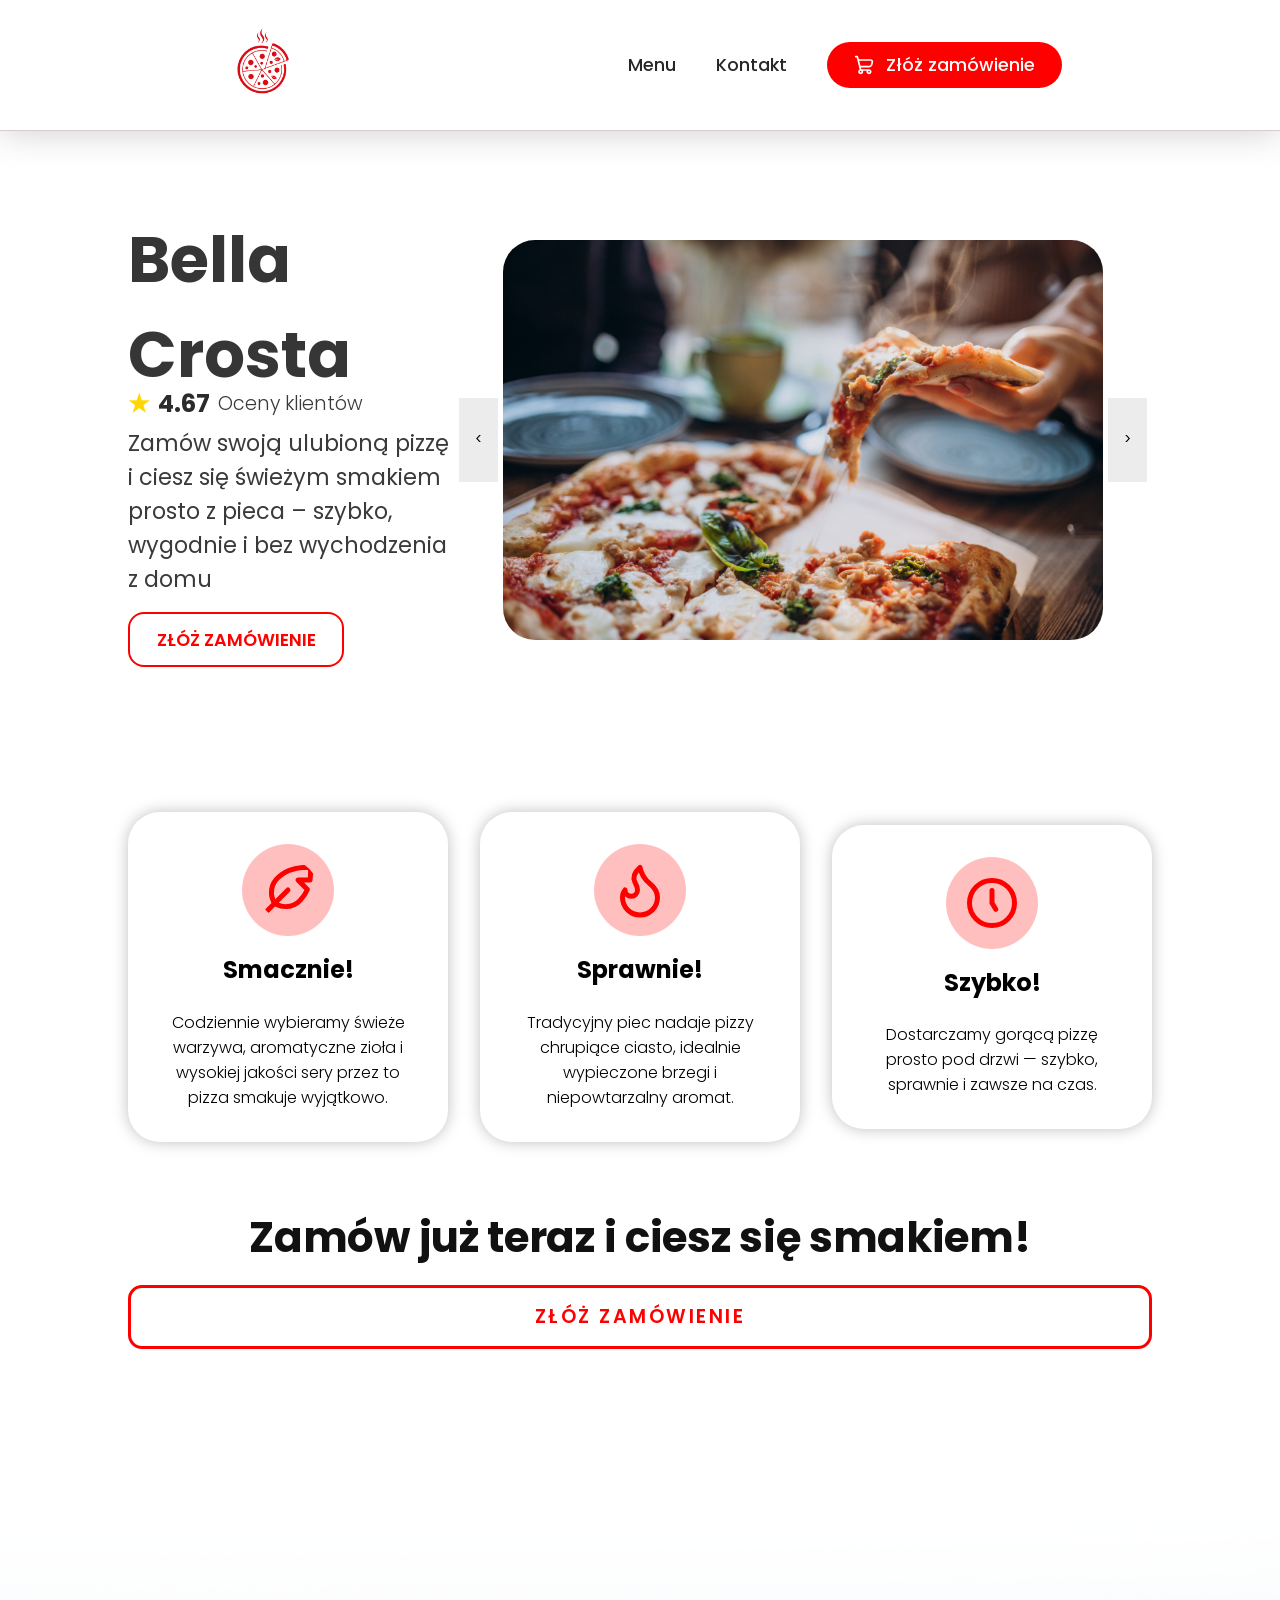
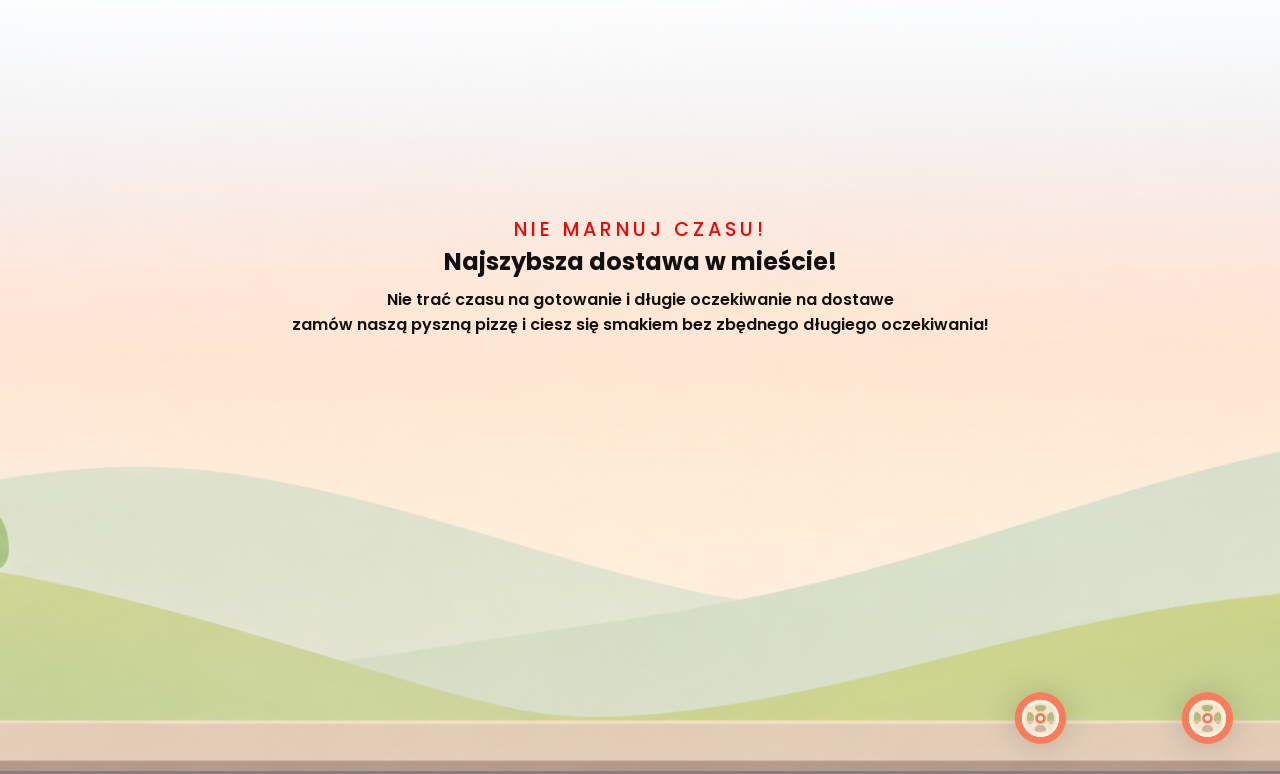
==== index.html @ 91830f55 "Initial commit" ====
<!DOCTYPE html>
<html lang="pl">
<head>
    <meta charset="UTF-8">
    <meta name="viewport" content="width=device-width, initial-scale=1.0">

    <!-- STYLES -->
    <link rel="stylesheet" href="styles/sites/index-phone.css">
    <link rel="stylesheet" href="styles/sites/index.css">

    <link rel="stylesheet" href="styles/layout/header.css">
    <link rel="stylesheet" href="styles/layout/nav.css">
    <link rel="stylesheet" href="styles/layout/footer.css">
    
    <link rel="stylesheet" href="styles/animations.css">
    <link rel="stylesheet" href="styles/all.css">

    <!-- LIBRARY -->
    <link rel="stylesheet" href="https://unpkg.com/aos@next/dist/aos.css" />

    <!-- FONTS -->
    <link rel="preconnect" href="https://fonts.googleapis.com">
    <link rel="preconnect" href="https://fonts.gstatic.com" crossorigin>
    <link href="https://fonts.googleapis.com/css2?family=Poppins:ital,wght@0,100;0,200;0,300;0,400;0,500;0,600;0,700;0,800;0,900;1,100;1,200;1,300;1,400;1,500;1,600;1,700;1,800;1,900&display=swap" rel="stylesheet">
        
    <title>Pizzeria</title>
</head>
<body>
    <header>

    </header>
    <nav>
        <img src="assets/logo/main.png" width="90px" alt="Logo pizzeri" />

        <ul>
            <li><a href="#">Menu</a></li>
            <li><a href="#">Kontakt</a></li>
            <li class="nav-button"><img src="assets/icons/shoppingCart.svg" width="20px" /><a>Złóż zamówienie</a></li>
        </ul>
    </nav>

    <main>
        <section id="order"> 
            <div id="order-content" data-aos="zoom-in-up">
                <h1>Bella Crosta </h1>
                <h2>
                    <span style="color: gold">★</span>
                    <span style="color: #2b2b2b">4.67</span>
                    <span style="color: #3a3a3a; font-size: 80%; font-weight: 300;">Oceny klientów</span>
                </h2>

                <p>Zamów swoją ulubioną pizzę i ciesz się świeżym smakiem prosto z pieca – szybko, wygodnie i bez wychodzenia z domu</p>

                <a href="#" id="order-button">ZŁÓŻ ZAMÓWIENIE</a>
            </div>

            
            <div id="order-image-container" data-aos="zoom-in-up">

                <button onclick="changeImage(false)">&lt;</button>

                <img src="assets/gallery/1.jpg" id="orderImage" width="600px" alt="Zdjęcie pizzeri">

                <button onclick="changeImage(true)">&gt;</button>

            </div>
        </section>

        <section id="positives">
            <div id="positives-card-container">
                <div class="positives-card">
                    <img class="positives-icon" width="60px" src="assets/icons/leaf.svg"/>
                    <h2>Smacznie!</h2>
                    <p class="positives-desc">Codziennie wybieramy świeże warzywa, aromatyczne zioła i wysokiej jakości sery przez to pizza smakuje wyjątkowo.  </p>
                </div>
                <div class="positives-card">
                    <img class="positives-icon" width="60px" src="assets/icons/flame.svg"/>
                    <h2>Sprawnie!</h2>
                    <p class="positives-desc">Tradycyjny piec nadaje pizzy chrupiące ciasto, idealnie wypieczone brzegi i niepowtarzalny aromat.</p>
                </div>
                <div class="positives-card">
                    <img class="positives-icon" width="60px" src="assets/icons/clock.svg"/>
                    <h2>Szybko!</h2>
                    <p class="positives-desc">Dostarczamy gorącą pizzę prosto pod drzwi — szybko, sprawnie i zawsze na czas.</p>
                </div>
            </div>
        </section>

        <section id="order-hint">
            <h1 id="order-hint-title">Zamów już teraz i ciesz się smakiem!</h1>

            <button id="order-hint-button">Złóż zamówienie</button>
        </section>

        <section id="the-fastest-delivery">
            <h3 class="subtitle">NIE MARNUJ CZASU!</h3>
            <h1>Najszybsza dostawa w mieście!</h1>

            <p>Nie trać czasu na gotowanie i długie oczekiwanie na dostawe<br/>zamów naszą pyszną pizzę i ciesz się smakiem bez zbędnego długiego oczekiwania!</p>

            <div id="delivery-guy-container">
                <div id="delivery-guy">
                    <img src="assets/gallery/tire.png" id="first-tire" class="tire" alt="Koło">
                    <img src="assets/gallery/tire.png" id="second-tire" class="tire" alt="Koło">
                </div>
            </div>
        </section>
    </main>

    <!-- JS CODE -->
     
    <script src="https://unpkg.com/aos@next/dist/aos.js"></script>
    <script>
        AOS.init();
    </script>

    <script src="scripts/index.js"></script>
</body>
</html>
---- styles/sites/index-phone.css ----
@media (width <= 1050px) {
    #order-image-container {
        display: none;
    }
}
---- styles/sites/index.css ----
* {
    margin: 0;
    padding: 0; 
}

#order {
    width: 80%;
    margin: auto;
    height: fit-content;
    padding: 9vh 0;

    
    font-weight: 500;
    font-style: normal;

    display: flex;
    justify-content: space-around;
    align-items: center;
}

/* .red-bold-hr {
    position: relative;
    transform: translate(50%, -50%);
    width: 50%;
    height: 23px;
    background-color: rgb(255, 0, 0);
    border-radius: 0.3rem;  

    box-shadow: 0 0 34px rgb(255, 0, 0);
} */

#order-content {
    display: flex;
    justify-content: center;
    align-items: flex-start;

    flex-direction: column;
}

#order-content > h1 {
    color: #363636;
    font-size: 4rem;
}

#order-content > h2 {
    display: flex;
    align-items: center;
    gap: 0.5rem;

    margin-top: -1rem
}

#order-content > p {
    color: #3a3a3a;
    font-size: 1.4rem;
    font-weight: 400;
    max-width: 700px;
    margin-top: 0.3rem;
}

#order-button {
    all: unset;
    cursor: pointer;
    padding: 0.8rem 1.67rem;
    text-transform: uppercase;
    font-size: 1.1rem;
    color: red;
    font-weight: 600;
    margin-top: 1rem;
    border-radius: 1rem;
    border: 2px solid red;
    transition: all 0.1s;
}

#order-button:hover {
    color: white;
    background: red;
}

#order-image-container {
    display: flex;
    justify-content: center;
    align-items: center;
}

#order-image-container > button {
    
    background: rgba(196, 196, 196, 0.329);
    inset: 0;
    border: 0;
    padding: 2rem 1rem;
    margin: 5px;
    cursor: pointer;
    cursor: pointer;
}

#order-image-container > img {
    border-radius: 2rem;
}

#positives {
    width: 100%;
    display: flex;
    align-items: center;
    justify-content: center;
    flex-wrap: wrap;
    flex-direction: column;
    gap: 2rem;
    padding: 4rem 0;
}

.positives-card {
    box-shadow: 0 0 15px #00000040;
    border-radius: 2rem;
    max-width: 25%;
    padding: 2rem;
    background-color: white;

    display: flex;
    align-items: center;
    flex-direction: column;
    gap: 1rem;
    color: rgb(0, 0, 0);

    
    font-weight: 400;
    font-style: normal;
    transition: all 0.3s ease;
}
.positives-card:hover {
    transform: scale(1.1);
}

#positives-card-container {
    display: flex;
    flex-wrap: wrap;
    align-items: center;
    justify-content: space-around;
    gap: 2rem;
    width: 80%;
}

#positives-button {
    width: 97%;
    padding: 1.6rem 0;
    border-radius: 1rem;
    border: 0;
    outline: 0;
    background: #f00;
    color: white;
    font-weight: bold;
    font-size: 1.4rem;

    transition: all 0.2s ease;
}

#positives-button:hover {
    background-color: #ff0000c0;
    box-shadow: 0 0 40px #ff000050;
}

.positives-icon {
    padding: 1rem;
    border-radius: 50%;
    color: red;
    background: #ff000040;
}

.positives-desc {
    
    font-weight: 300;
    font-style: normal;

    text-align: center;
    margin-top: 0.4rem;
}

#order-hint {
    width: 100%;
    display: flex;
    flex-direction: column;
    justify-content: center;
    align-items: center;
}

#order-hint-title {
    text-align: center;
    font-size: 42px;
    font-weight: 700;
    color: #111111;
    margin-bottom: 1rem;
    letter-spacing: -0.3px;
}

#order-hint-button {
    
    width: 80%;
    height: 64px;
    border-radius: 14px;
    border: 3px solid #f00;

    color: #f00;
    text-decoration: none;
    font-weight: 600;
    font-size: 1.2rem;
    letter-spacing: 2.5px;
    text-transform: uppercase;

    display: flex;
    align-items: center;
    justify-content: center;
    background-color: transparent;
    transition: all 0.25s ease;

    cursor: pointer;
    background-color: #ff000000;
}

#order-hint-button:hover {
    color: white;
    background-color: red;
}

.subtitle {
    color: #f00;
    font-size: 1.2rem;
    font-weight: 500;
    letter-spacing: 4px;
    margin-bottom: -0.5rem;
}

#the-fastest-delivery {
    position: relative;

    display: flex;
    justify-content: center;
    align-items: center;
    flex-direction: column;
    gap: 0.5rem;

    font-weight: 600;
    color: #111;

    width: 100%;
    height: 110vh;
    margin-top: 2rem;
    background: url("../../assets/gallery/delivery-bg.png") no-repeat center;
    background-size: cover;
    border-bottom: 3px solid gray;

    text-align: center;
}

#delivery-guy-container {
    position: absolute;
    left: 0;
    bottom: 0;

    width: 100%;
    height: 320px;

    display: flex;
    align-items: flex-end;

    overflow: hidden;
}

#delivery-guy {
    position: absolute;
    right: 0;
    width: 280px;
    height: 280px;
    bottom: 1.4rem;
    background: url('../assets/gallery/delivery-guy.png');
    background-position: center center;
    background-size: cover;
    animation: 5s linear infinite delivery-guy-driving;
}

.tire {
    width: 83px;
    position: absolute;
    bottom: -12px;
    filter: drop-shadow(0 0 15px #00000030);

    animation: 1s linear infinite rotating-tire;
}

#first-tire {
    left: -1.2px;
}

#second-tire {
    right: 31.5px;
}
---- styles/layout/nav.css ----
nav {
    position: sticky;
    top: 0;

    font-family: "Poppins", sans-serif;
    font-weight: 500;
    font-style: normal;

    display: flex;
    justify-content: space-between;
    align-items: center;

    font-size: 1.1rem;

    padding: 20px 17%;
    margin: 0 auto;
    color: rgb(39, 39, 39);
    border-bottom: 1px solid rgba(128, 84, 84, 0.301);
    backdrop-filter: blur(15px);
    background-color: rgba(255, 255, 255, 0.856);

    box-shadow: 0 0 35px rgba(0, 0, 0, 0.205);

    z-index: 999;
}

nav a {
    all: unset;
}

nav > ul {
    display: flex;
    flex-direction: row;
    justify-content: center;
    align-items: center;

    gap: 2.5rem;
    list-style-type: none;
}

.nav-button {
    padding: 10px 27px;
    background: red;
    border-radius: 5rem;

    color: white;

    display: flex;
    justify-content: center;
    align-items: center;
    text-align: center;
}


.nav-button > img {
    transition: 150ms all;
    margin-right: 12px;
}

.nav-button:hover > img {
    margin-right: 7px;
}

nav > ul > li {
    cursor: pointer;
    transition: all 0.1s ease;
}

nav li:hover {
    color: red;
}

nav li:last-child:hover {
    color: white;
    background: rgb(214, 0, 0);
}
---- styles/animations.css ----
@keyframes rotating-tire {
    from {
        transform: rotate(0);
    } to {
        transform: rotate(-360deg);
    }
}

@keyframes delivery-guy-driving {
    from {
        right: -15vw;
    } to {
        right: 115vw;
    }
}
---- styles/all.css ----
* {
    padding: 0;
    margin: 0;
    scroll-behavior: smooth;
    font-family: "Poppins", sans-serif;
}

*::selection {
    background-color: red;
}
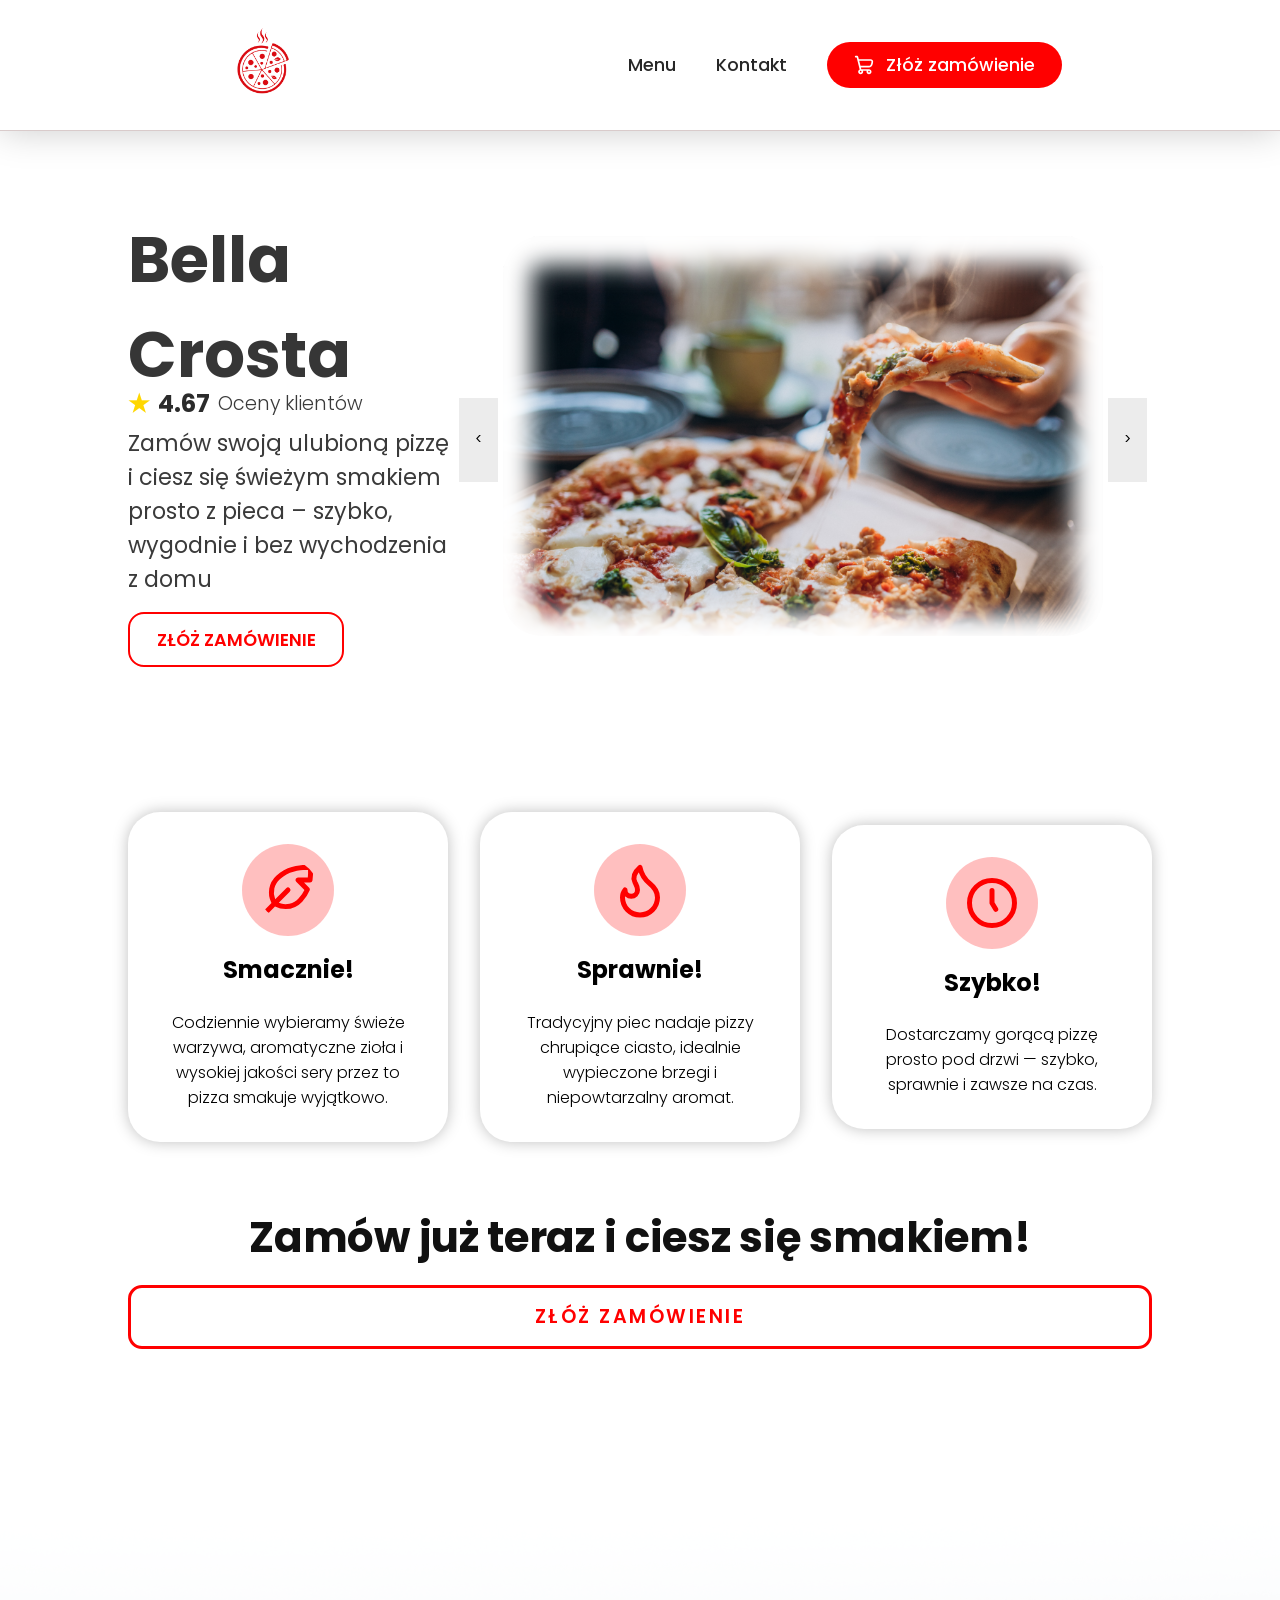
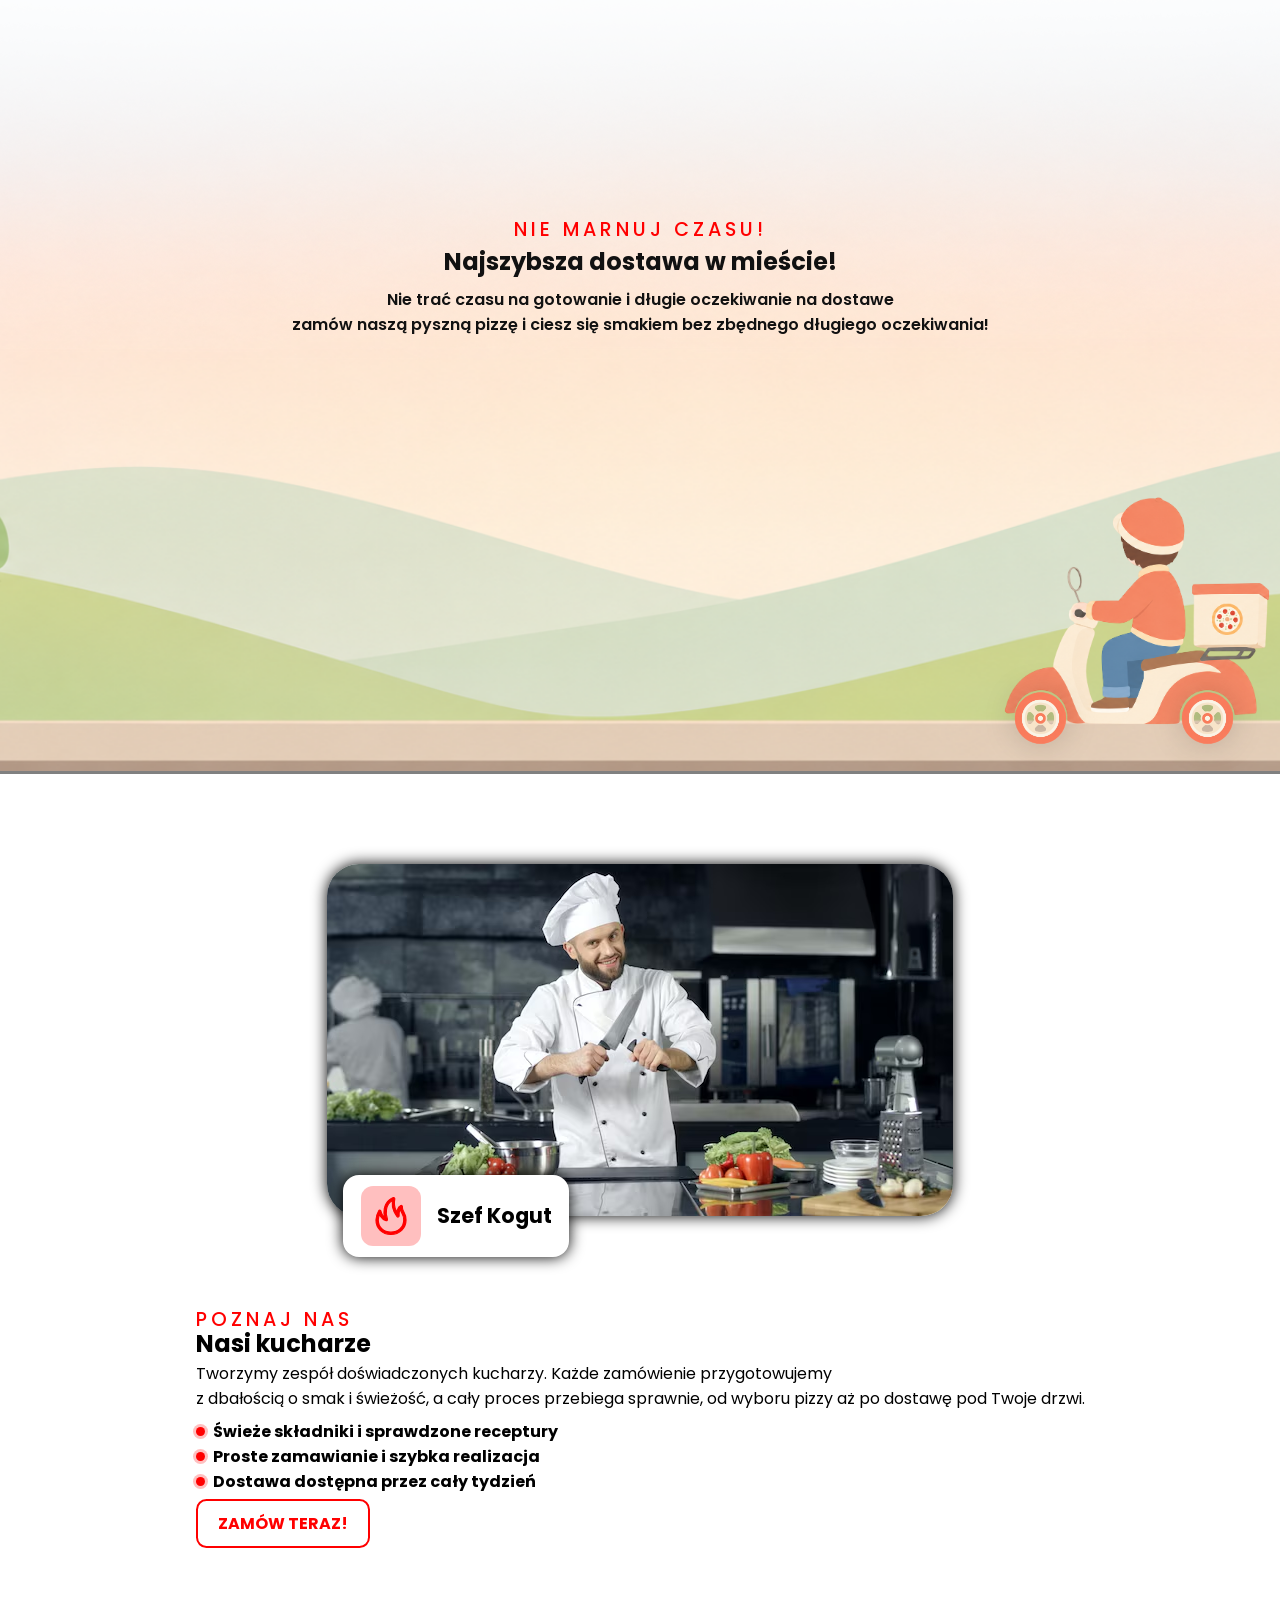
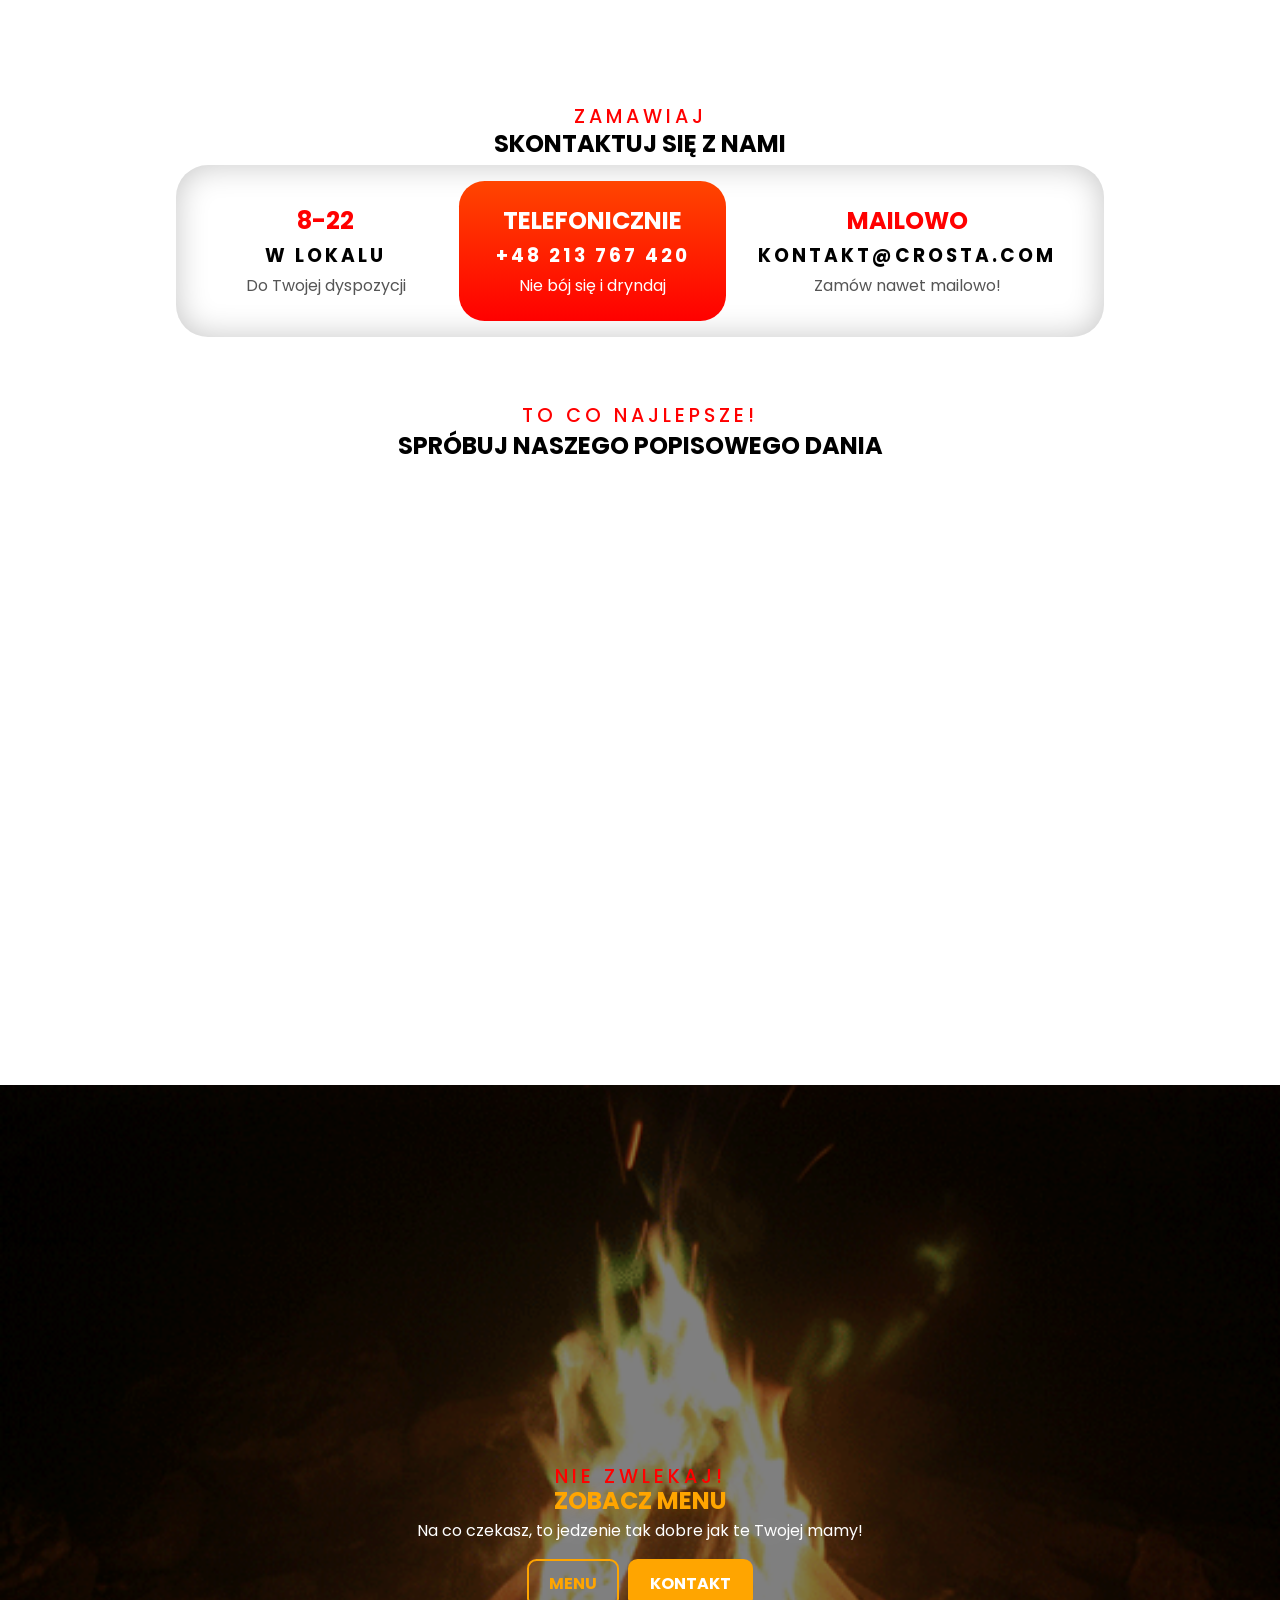
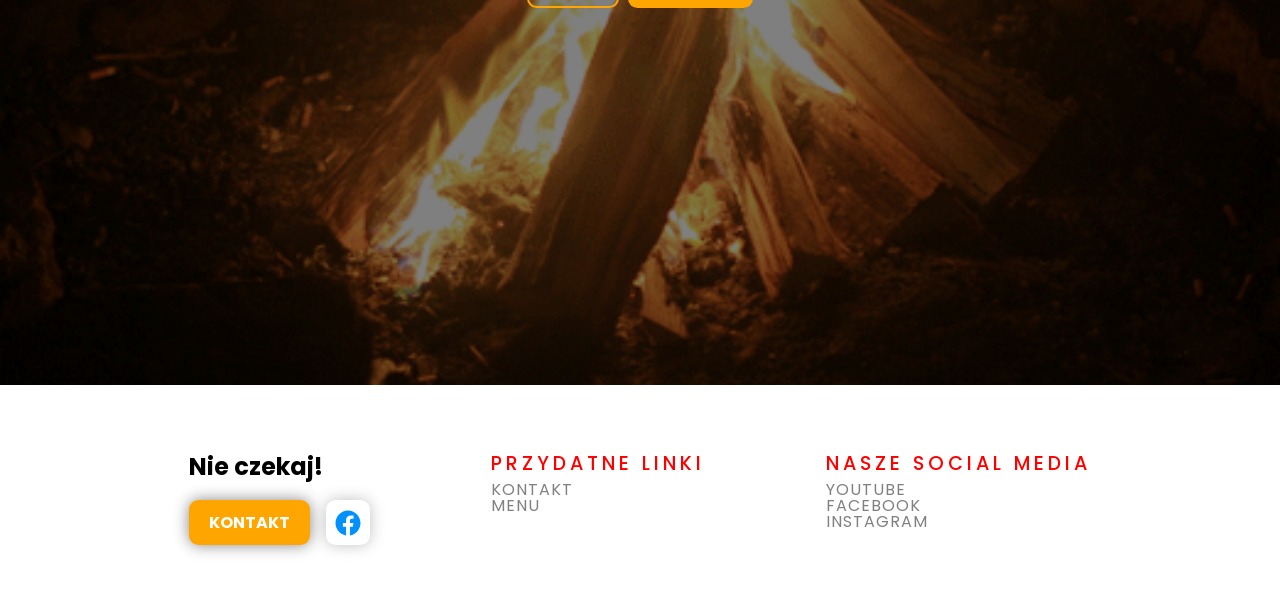
==== commit 58caffe1: "Fully working index.html with all sections" ====
--- a/index.html
+++ b/index.html
@@ -5,13 +5,14 @@
     <meta name="viewport" content="width=device-width, initial-scale=1.0">
 
     <!-- STYLES -->
+    <link rel="stylesheet" href="styles/sites/index.css">
     <link rel="stylesheet" href="styles/sites/index-phone.css">
-    <link rel="stylesheet" href="styles/sites/index.css">
-
+
+    <link rel="stylesheet" href="styles/layout/scrollbar.css">
     <link rel="stylesheet" href="styles/layout/header.css">
     <link rel="stylesheet" href="styles/layout/nav.css">
     <link rel="stylesheet" href="styles/layout/footer.css">
-    
+
     <link rel="stylesheet" href="styles/animations.css">
     <link rel="stylesheet" href="styles/all.css">
 
@@ -34,9 +35,11 @@
 
         <ul>
             <li><a href="#">Menu</a></li>
-            <li><a href="#">Kontakt</a></li>
+            <li><a href="#contact">Kontakt</a></li>
             <li class="nav-button"><img src="assets/icons/shoppingCart.svg" width="20px" /><a>Złóż zamówienie</a></li>
         </ul>
+
+        <img src="assets/icons/menu.svg" id="phone-menu-button" alt="Menu" width="40px">
     </nav>
 
     <main>
@@ -58,8 +61,11 @@
             <div id="order-image-container" data-aos="zoom-in-up">
 
                 <button onclick="changeImage(false)">&lt;</button>
-
-                <img src="assets/gallery/1.jpg" id="orderImage" width="600px" alt="Zdjęcie pizzeri">
+                <div id="order-image-gallery-container">
+                    <div id="order-image-gallery-opacity"></div>
+                    <img src="assets/gallery/1.jpg" id="orderImage" width="600px" alt="Zdjęcie pizzeri">
+                </div>
+                
 
                 <button onclick="changeImage(true)">&gt;</button>
 
@@ -105,11 +111,125 @@
                 </div>
             </div>
         </section>
+
+        <section id="our-team">
+            <div id="our-team-image-container">
+                <img id="our-team-image" src="assets/gallery/szef-kuchni.png" alt="Nasz kucharz">
+
+                <div id="our-team-image-desc">
+                    <img src="assets/icons/fire.svg" id="our-team-image-icon" width="40px" alt="Kucharz!">
+                    Szef Kogut
+                </div>
+            </div>
+            <div id="our-team-desc">
+                <h3 class="subtitle">Poznaj nas</h3>
+                <h1>Nasi kucharze</h1>
+
+                <p>Tworzymy zespół doświadczonych kucharzy. Każde zamówienie przygotowujemy<br/>z dbałością o smak i świeżość, a cały proces przebiega sprawnie, od wyboru pizzy aż po dostawę pod Twoje drzwi.</p>
+                <ul id="our-team-ul">
+                    <li>
+                        <div class="our-team-ul-dot"></div>
+                        Świeże składniki i sprawdzone receptury
+                    </li>
+                    <li>
+                        <div class="our-team-ul-dot"></div>
+                        Proste zamawianie i szybka realizacja
+                    </li>
+                    <li>
+                        <div class="our-team-ul-dot"></div>
+                        Dostawa dostępna przez cały tydzień
+                    </li>
+                </ul>
+
+                <button id="our-team-button">Zamów teraz!</button>
+            </div>
+        </section>
+
+        <section id="contact">
+            <h3 class="subtitle">Zamawiaj</h3>
+            <h1>SKONTAKTUJ SIĘ Z NAMI</h1>
+
+            <div id="contact-data-container">
+                <div class="contact-data-card">
+                    <h1>8-22</h1>
+                    <h3>W lokalu</h3>
+
+                    <p>Do Twojej dyspozycji</p>
+                </div>
+                <div class="contact-data-card-middle">
+                    <h1>TELEFONICZNIE</h1>
+                    <h3>+48 213 767 420</h3>
+
+                    <p>Nie bój się i dryndaj</p>
+                </div>
+                <div class="contact-data-card">
+                    <h1>Mailowo</h1>
+                    <h3>kontakt@crosta.com</h3>
+
+                    <p>Zamów nawet mailowo!</p>
+                </div>
+            </div>
+        </section>
+
+        <section id="signature-dish">
+            <h3 class="subtitle">TO CO NAJLEPSZE!</h3>
+            <h1>SPRÓBUJ NASZEGO POPISOWEGO DANIA</h1>
+
+            <iframe id="signature-dish-video" height="600px" width="70%" src="https://www.youtube.com/embed/1RKZeyDktl0?si=SmxcEpWMq3TDDmb-" title="YouTube video player" frameborder="0" allow="accelerometer; autoplay; clipboard-write; encrypted-media; gyroscope; picture-in-picture; web-share" referrerpolicy="strict-origin-when-cross-origin" allowfullscreen></iframe>
+        </section>
+
+        <section id="menu">
+
+            <div id="menu-opacity"></div>
+
+            <div id="menu-content-container">
+                <h3 class="subtitle">NIE ZWLEKAJ!</h3>
+                <h1>ZOBACZ MENU</h1>
+
+                <p>Na co czekasz, to jedzenie tak dobre jak te Twojej mamy!</p>
+                <div id="menu-content-button-container">
+                    <a href="#contact" id="menu-button">MENU</a>
+                    <a href="#contact" id="contact-button">KONTAKT</a>
+                </div>
+            </div>
+        </section>
     </main>
+
+    <footer>
+        <div class="footer-section">
+            <h2>Nie czekaj!</h2>
+
+            <div id="footer-section-button-container">
+                <a href="#contact" id="footer-section-button-contact">KONTAKT</a>
+                <a href="https://facebook.com/jakistam" id="footer-section-button-facebook">
+                    <img src="assets/icons/facebook.svg" alt="facebook" width="30px" height="30px">
+                </a>
+            </div>
+        </div>
+        
+        <div class="footer-section">
+            <h3 class="subtitle">PRZYDATNE LINKI</h3>
+            <div class="footer-links">
+                <a href="#contact">KONTAKT</a>
+                <a href="/menu">MENU</a>
+            </div>
+        </div>
+
+        <div class="footer-section">
+            <h3 class="subtitle">NASZE SOCIAL MEDIA</h3>
+            <div class="footer-links">
+                <a href="YOUTUBE">YOUTUBE</a>
+                <a href="FACEBOOK">FACEBOOK</a>
+                <a href="INSTAGRAM">INSTAGRAM</a>
+            </div>
+        </div>
+
+    </footer>
 
     <!-- JS CODE -->
      
     <script src="https://unpkg.com/aos@next/dist/aos.js"></script>
+    <script src="scripts/nav.js"></script>
     <script>
         AOS.init();
     </script>
--- a/styles/sites/index.css
+++ b/styles/sites/index.css
@@ -98,6 +98,10 @@
     border-radius: 2rem;
 }
 
+#order-image-gallery-container {
+    overflow: hidden;
+}
+
 #positives {
     width: 100%;
     display: flex;
@@ -107,6 +111,20 @@
     flex-direction: column;
     gap: 2rem;
     padding: 4rem 0;
+}
+
+#order-image-gallery-opacity {
+    background: transparent;
+    border-radius: 2rem;
+    box-shadow: inset 0 0 25px 30px white;
+    width: 600px;
+    height: 100%;
+    position: absolute;
+}
+
+#orderImage {
+    border-radius: 2.4rem;
+    height: 100%;
 }
 
 .positives-card {
@@ -227,6 +245,7 @@
     font-weight: 500;
     letter-spacing: 4px;
     margin-bottom: -0.5rem;
+    text-transform: uppercase;
 }
 
 #the-fastest-delivery {
@@ -244,7 +263,7 @@
     width: 100%;
     height: 110vh;
     margin-top: 2rem;
-    background: url("../../assets/gallery/delivery-bg.png") no-repeat center;
+    background: url("../../assets/gallery/delivery-bg.png") no-repeat bottom;
     background-size: cover;
     border-bottom: 3px solid gray;
 
@@ -271,7 +290,7 @@
     width: 280px;
     height: 280px;
     bottom: 1.4rem;
-    background: url('../assets/gallery/delivery-guy.png');
+    background: url('../../assets/gallery/delivery-guy.png');
     background-position: center center;
     background-size: cover;
     animation: 5s linear infinite delivery-guy-driving;
@@ -292,4 +311,245 @@
 
 #second-tire {
     right: 31.5px;
-}+}
+
+#our-team {
+    display: flex;
+    flex-wrap: wrap;
+    justify-content: space-around;
+    align-items: center;
+    padding: 10vh 0;
+}
+
+#our-team-image {
+    max-width: 95vw;
+    border-radius: 2rem;
+    box-shadow: 0 0 15px black;
+}
+
+#our-team-image-desc {
+    position: relative;
+    bottom: 3rem;
+    left: 1rem;
+    display: flex;
+    align-items: center;
+    gap: 1rem;
+    background-color: white;
+    box-shadow: 0 0 15px black;
+    max-width: fit-content;
+    font-weight: bold;
+    padding: 0.7rem 1.1rem;
+    border-radius: 1rem;
+    font-size: 1.3rem;
+}
+
+#our-team-image-icon {
+    padding: 10px;
+    background-color: #ff000040;
+    border-radius: 20%;
+}
+
+#our-team-ul {
+    list-style-type: none;
+    margin-top: 0.5rem;
+}
+
+#our-team-ul > li {
+    gap: 0.5rem;
+    font-weight: bold;
+    display: flex;
+    align-items: center;
+}
+
+.our-team-ul-dot {
+    height: 9px;
+    width: 9px;
+    border-radius: 50%;
+    background-color: red;
+    box-shadow: 0 0 0 3px rgb(255, 192, 192);
+}
+
+#our-team-button {
+    margin-top: 5px;
+    padding: 10px 20px;
+    font-weight: bold;
+    text-transform: uppercase;
+    outline: none;
+    border: 2px solid red;
+    background-color: #ff000000;
+    color: red;
+    border-radius: 0.65rem;
+    transition: all 0.2s ease;
+    cursor: pointer;
+    font-size: 1rem;
+}
+
+#our-team-button:hover {
+    color: white;
+    background-color: red;
+}
+
+#signature-dish {
+    text-align: center;
+    display: flex;
+    justify-content: center;
+    align-items: center;
+    gap: 0.4rem;
+    flex-direction: column;
+    margin-bottom: 1rem;
+}
+
+#menu {
+    height: 100vh;
+    width: 100%;
+    background-color: #000000; /*FALLBACK GDYBY SIE NIE ZAŁADOWAŁO GŁÓWNE TŁO ( BO T O ZDJECIE)  BO CZASAMI SIE BUGUJE*/
+    background: url(../../../assets/gallery/fire-bg.gif);
+    background-size: cover;
+
+    display: flex;
+    justify-content: center;
+    align-items: center;
+    flex-direction: column;
+    text-align: center;
+}
+
+#menu-opacity {
+    opacity: 0.5;
+    z-index: 0;
+    position: absolute;
+    width: 100%;
+    height: 100%;
+    background-color: #000000;
+}
+
+#menu-content-container {
+    z-index: 2;
+}
+
+#menu-content-container > h1 {
+    color: orange;
+    text-shadow: 0 0 15px #ffa00040;
+}
+
+#menu-content-container > p {
+    color: white;
+    text-shadow: 0 0 24px #ffffff45;
+}
+
+#menu-content-button-container {
+    margin-top: 1rem;
+    display: flex;
+    gap: 0.6rem;
+    justify-content: center;
+    align-items: center;
+}
+
+#menu-button {
+    text-decoration: none;
+    color: orange;
+    padding: 10px 20px;
+    border: solid 2.5px orange;
+    font-weight: bold;
+    border-radius: 0.6rem;
+    background-color: rgb(255, 165, 0, 0);
+    transition: all 0.2s ease;
+}
+
+#menu-button:hover {
+    background-color: orange;
+    color: white;
+    box-shadow: 0 0 15px orange;
+}
+
+#contact-button {
+    text-decoration: none;
+    color: white;
+    background-color: orange;
+    padding: 12px 22px;
+    border-radius: 0.6rem;
+    font-weight: bold;
+    transition: 0.2s all ease;
+}
+
+#contact-button:hover {
+    background-color: rgb(226, 147, 0);
+    box-shadow: 0 0 15px rgb(226, 147, 0);
+}
+
+#contact {
+    display: flex;
+    justify-content: center;
+    align-items: center;
+    gap: 0.2rem;
+    flex-direction: column;
+
+    width: 100%;
+    padding: 4rem 0;
+    scroll-margin-top: 25vh;
+}
+
+#contact-data-container {
+    display: flex;
+    justify-content: space-between;
+    flex-wrap: wrap;
+    width: 70%;
+    overflow: hidden;
+    background: white;
+    padding: 1rem;
+    border-radius: 2rem;
+    box-shadow: inset 0 0 2rem rgba(0, 0, 0, 0.226);
+}
+
+.contact-data-card {
+    display: flex;
+    justify-content: center;
+    align-items: center;
+    gap: 0.2rem;
+    flex-direction: column;
+    flex: 1;
+    padding: 1.4rem 2rem;
+    border-radius: 1.6rem;
+    text-align: center;
+}
+
+.contact-data-card > h1 {
+    color: red;
+    text-transform: uppercase;
+}
+
+.contact-data-card > h3 {
+    letter-spacing: 3px;
+    text-transform: uppercase;
+}
+
+.contact-data-card > p {
+    color: rgb(85, 85, 85)
+}
+
+.contact-data-card-middle {
+    text-align: center;
+    display: flex;
+    justify-content: center;
+    align-items: center;
+    gap: 0.2rem;
+    flex-direction: column;
+    flex: 1;
+    padding: 1.4rem 2rem;
+    border-radius: 1.6rem;
+    background: linear-gradient(to top, red, orangered);
+}
+
+.contact-data-card-middle > h1 {
+    color: white;
+}
+
+.contact-data-card-middle > h3 {
+    color: white;
+    letter-spacing: 3px;
+    text-transform: uppercase;
+}
+
+.contact-data-card-middle > p {
+    color: white;
+}
+
--- a/styles/sites/index-phone.css
+++ b/styles/sites/index-phone.css
@@ -1,6 +1,13 @@
-
 @media (width <= 1050px) {
     #order-image-container {
         display: none;
     }
-}
+    
+    #our-team-desc {
+        display: flex;
+        justify-content: center;
+        align-items: center;
+        flex-direction: column;
+        text-align: center;
+    }
+}
--- a/styles/layout/scrollbar.css
+++ b/styles/layout/scrollbar.css
@@ -0,0 +1,14 @@
+/* width */
+::-webkit-scrollbar {
+  width: 5px;
+}
+
+/* Track */
+::-webkit-scrollbar-track {
+  background: #ffffff;
+}
+
+/* Handle */
+::-webkit-scrollbar-thumb {
+  background: red;
+}
--- a/styles/layout/nav.css
+++ b/styles/layout/nav.css
@@ -21,7 +21,7 @@
 
     box-shadow: 0 0 35px rgba(0, 0, 0, 0.205);
 
-    z-index: 999;
+    z-index: 100;
 }
 
 nav a {
@@ -30,7 +30,6 @@
 
 nav > ul {
     display: flex;
-    flex-direction: row;
     justify-content: center;
     align-items: center;
 
@@ -48,7 +47,11 @@
     display: flex;
     justify-content: center;
     align-items: center;
-    text-align: center;
+}
+
+.nav-button:hover {
+    color: white;
+    background: rgb(214, 0, 0);
 }
 
 
@@ -70,7 +73,41 @@
     color: red;
 }
 
-nav li:last-child:hover {
-    color: white;
-    background: rgb(214, 0, 0);
+#phone-menu-button {
+    cursor: pointer;
+    display: none;
+}
+
+@media (width <= 1050px) {
+    #phone-menu-button {
+        display: flex;
+    }
+
+    nav {
+        overflow: visible;
+    }
+    
+    nav > ul {
+        position: fixed;
+        top: 0;
+        left: 0;
+        transform: translateX(-100%);
+        transition: transform 0.3s ease;
+        width: 100%;
+        height: 100vh;
+        display: flex;
+        padding: 0;
+        flex-direction: column;
+        justify-content: center;
+        align-items: center;
+        backdrop-filter: blur(1rem);
+        margin: 0;
+        list-style-type: none;
+        background-color: rgba(255, 255, 255, 0.95);
+        z-index: -1;
+    }
+
+    nav > ul.active {
+        transform: translateX(0);
+    }
 }
--- a/styles/layout/footer.css
+++ b/styles/layout/footer.css
@@ -0,0 +1,90 @@
+footer {
+    background-color: white;
+
+    display: flex;
+    justify-content: space-around;
+    align-items: flex-start;
+    padding: 4rem 10%;
+}
+
+.footer-section {
+    text-align: left;
+    display: flex;
+    height: 100%;
+    flex-direction: column;
+    flex-wrap: wrap;
+}
+
+.footer-subtitle {
+    color: #f00;
+    font-size: 1.2rem;
+    font-weight: 500;
+    text-transform: uppercase;
+    letter-spacing: 2px;
+    margin-bottom: -0.5rem;
+}
+
+footer a {
+    text-transform: uppercase;
+    letter-spacing: 1px;
+    text-decoration: none;
+    color: gray;
+}
+
+#footer-section-button-container {
+    display: flex;
+    gap: 1rem;
+    margin-top: 1rem;
+}
+
+#footer-section-button-contact {
+    letter-spacing: normal;
+    background-color: orange;
+    box-shadow: 0 0 15px rgba(0, 0, 0, 0.473);
+    border-radius: 0.6rem;
+    font-weight: bold;
+    color: white;
+    padding: 10px 20px;
+    transition: 0.2s ease all;
+
+}
+
+#footer-section-button-contact:hover {
+    background-color: rgb(207, 135, 0);
+}
+
+#footer-section-button-facebook {
+    padding: 7px;
+    display: flex;
+    justify-content: center;
+    align-items: center;
+    background-color: white;
+    border-radius: 0.6rem;
+    box-shadow: 0 0 15px #00000040;
+}
+
+.footer-links {
+    margin-top: 0.7rem;
+    display: flex;
+    flex-direction: column;
+    line-height: 1rem;
+}
+
+@media (width <= 1050px) {
+    footer {
+        display: flex;
+        justify-content: center;
+        flex-direction: column;
+        align-items: center;
+        text-align: center;
+        gap: 2rem;
+    }
+
+    .footer-section {
+        display: flex;
+        justify-content: center;
+        flex-direction: column;
+        align-items: center;
+        text-align: center;
+    }
+}
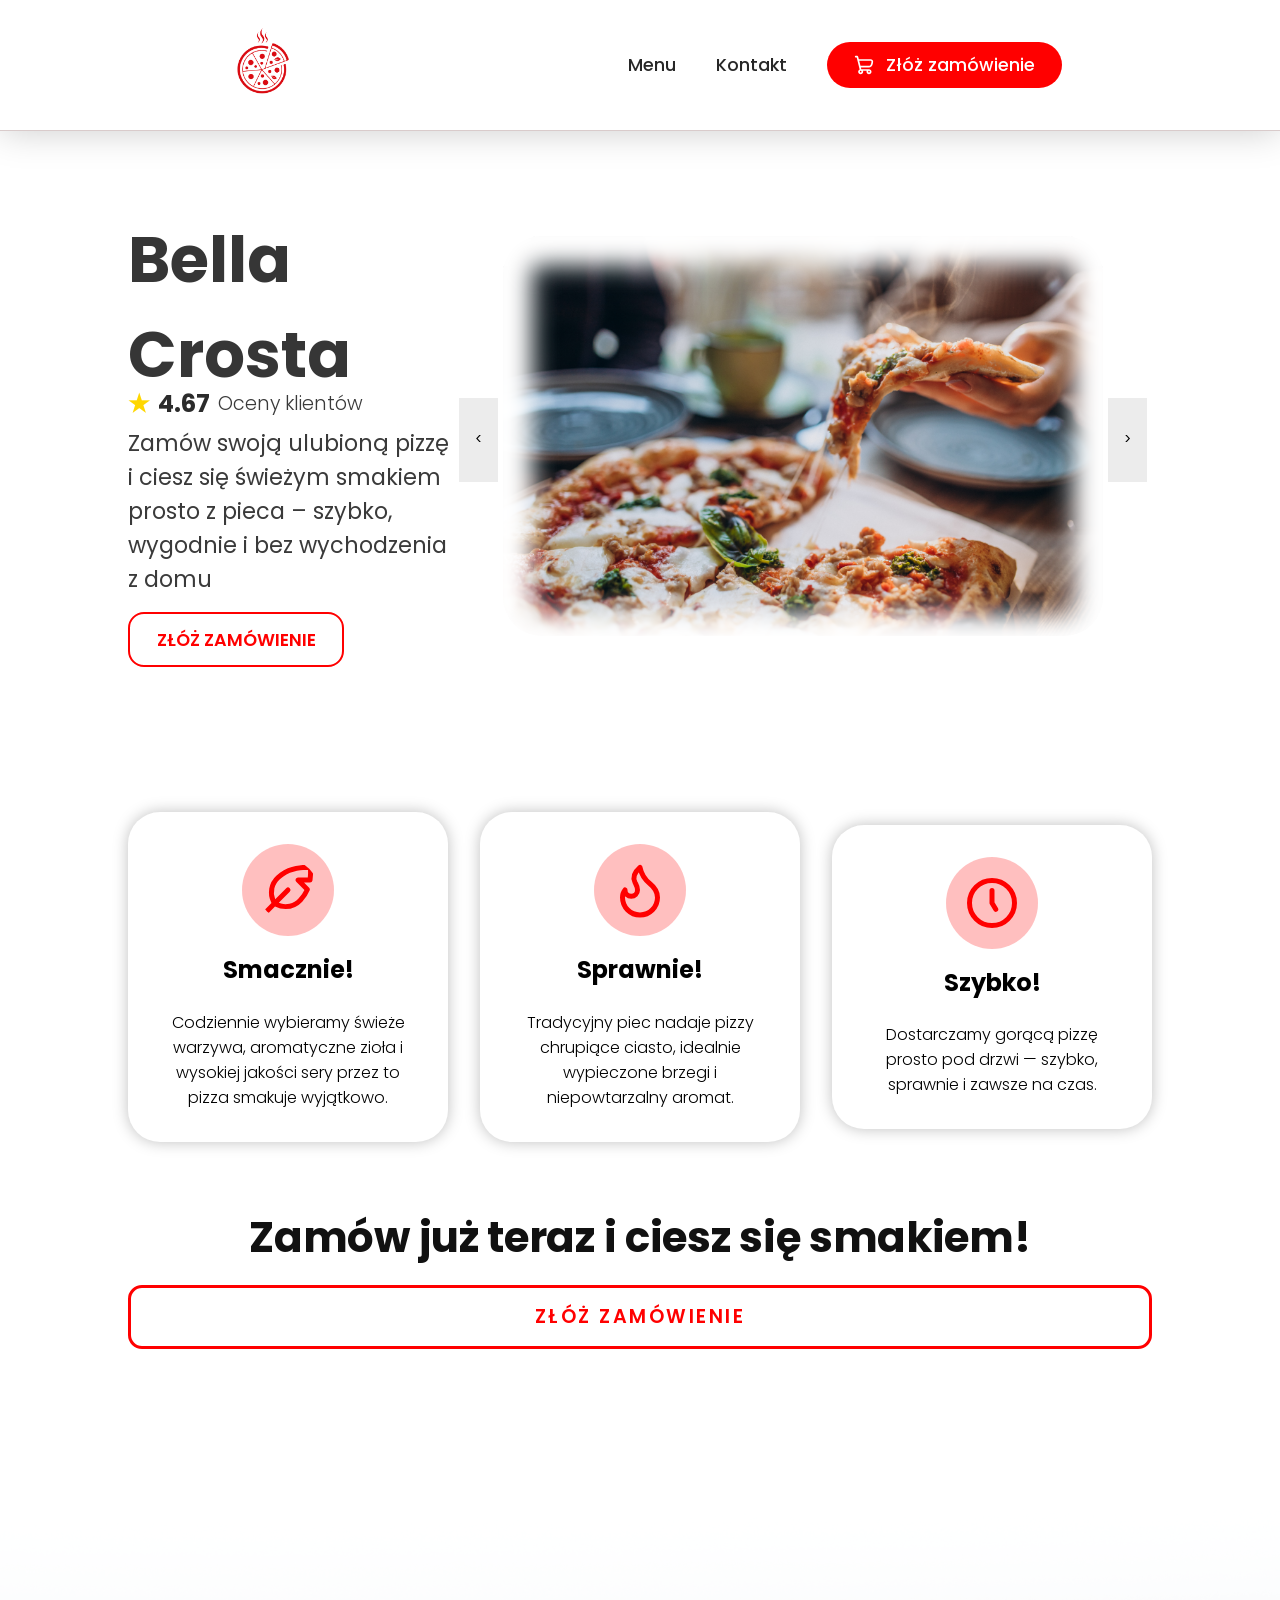
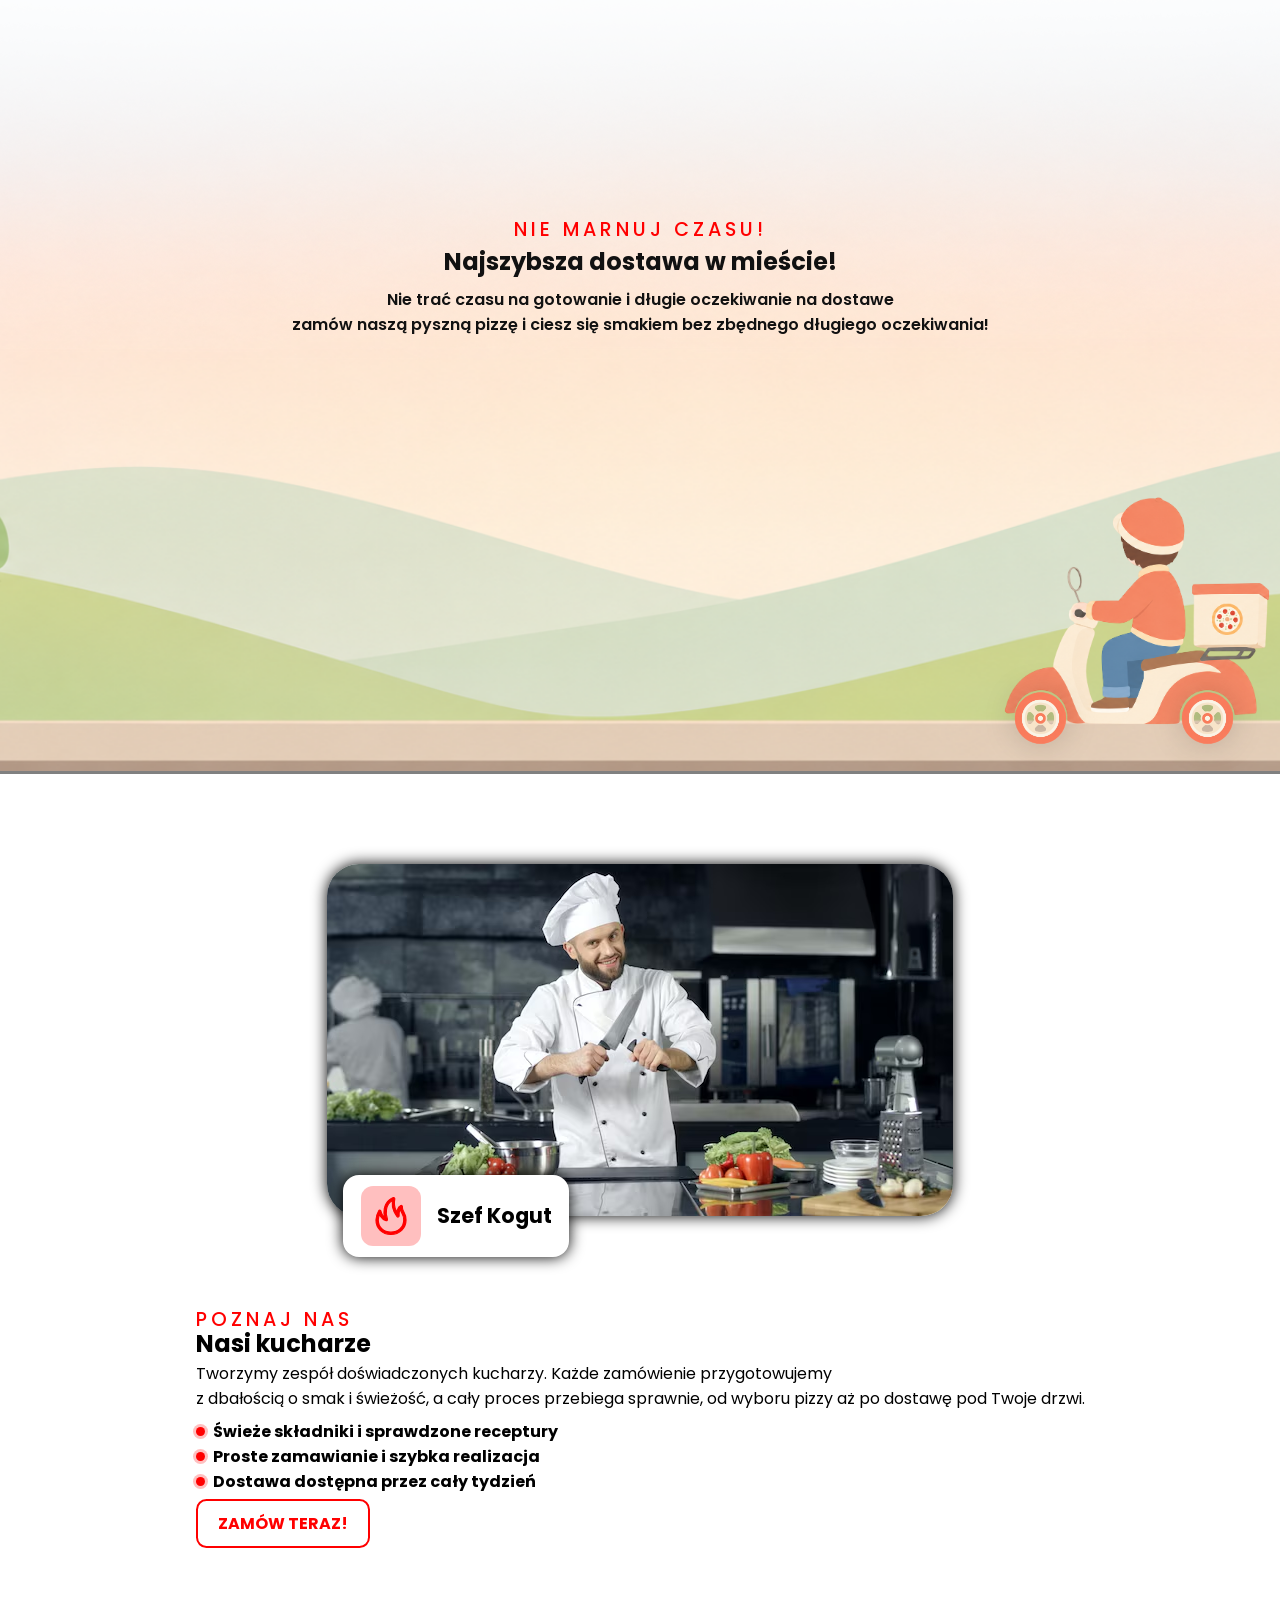
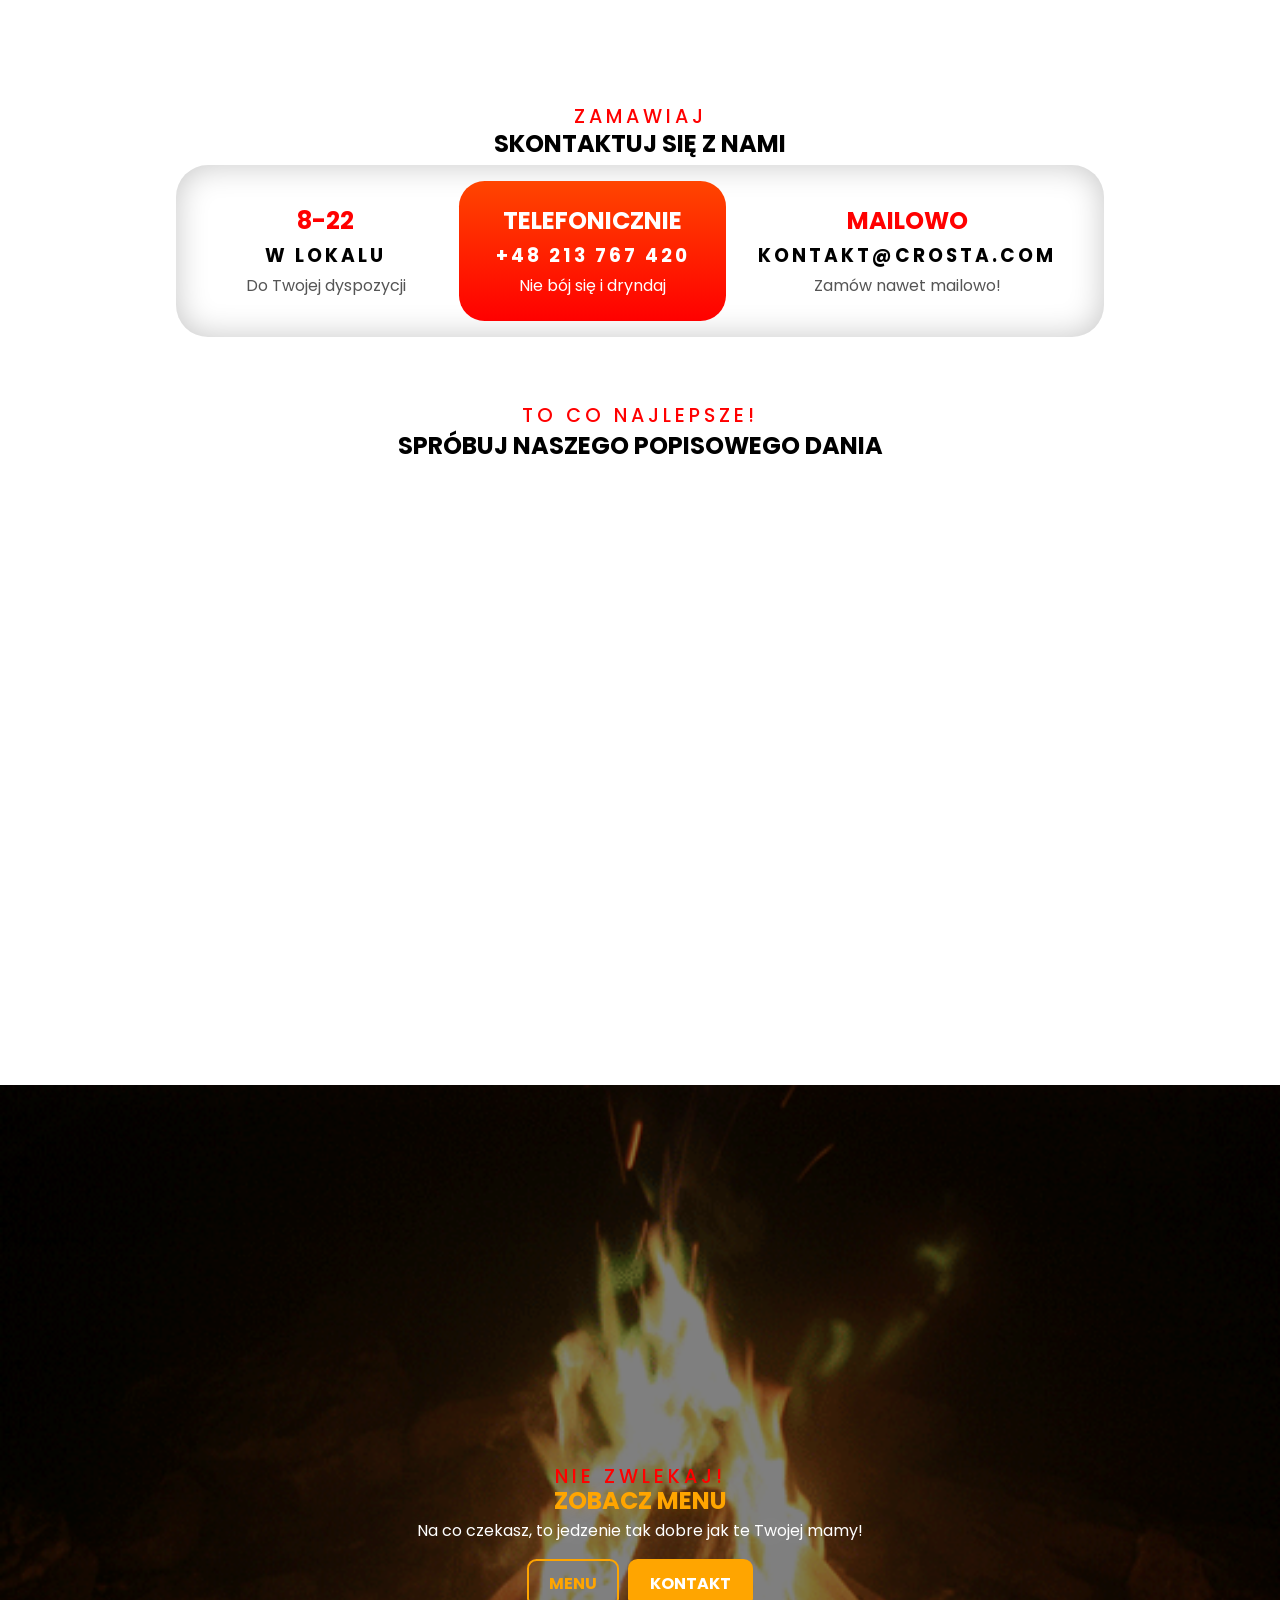
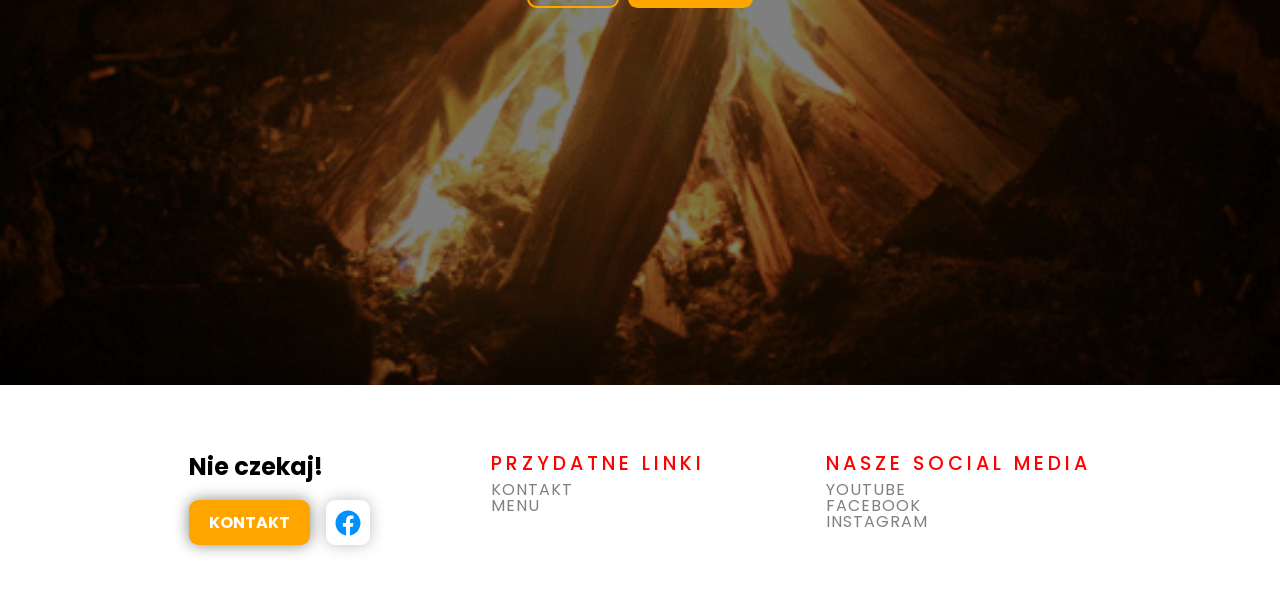
==== commit 71857549: "Hotfixs, menu.html, footer, site layout, phone version" ====
--- a/index.html
+++ b/index.html
@@ -27,16 +27,13 @@
     <title>Pizzeria</title>
 </head>
 <body>
-    <header>
-
-    </header>
     <nav>
         <img src="assets/logo/main.png" width="90px" alt="Logo pizzeri" />
 
         <ul>
-            <li><a href="#">Menu</a></li>
+            <li><a href="/menu.html">Menu</a></li>
             <li><a href="#contact">Kontakt</a></li>
-            <li class="nav-button"><img src="assets/icons/shoppingCart.svg" width="20px" /><a>Złóż zamówienie</a></li>
+            <li class="nav-button"><img src="assets/icons/shoppingCart.svg" width="20px" /><a href="#contact">Złóż zamówienie</a></li>
         </ul>
 
         <img src="assets/icons/menu.svg" id="phone-menu-button" alt="Menu" width="40px">
@@ -54,7 +51,7 @@
 
                 <p>Zamów swoją ulubioną pizzę i ciesz się świeżym smakiem prosto z pieca – szybko, wygodnie i bez wychodzenia z domu</p>
 
-                <a href="#" id="order-button">ZŁÓŻ ZAMÓWIENIE</a>
+                <a href="#contact" id="order-button">ZŁÓŻ ZAMÓWIENIE</a>
             </div>
 
             
@@ -74,17 +71,17 @@
 
         <section id="positives">
             <div id="positives-card-container">
-                <div class="positives-card">
+                <div class="positives-card" data-aos="zoom-in-up">
                     <img class="positives-icon" width="60px" src="assets/icons/leaf.svg"/>
                     <h2>Smacznie!</h2>
                     <p class="positives-desc">Codziennie wybieramy świeże warzywa, aromatyczne zioła i wysokiej jakości sery przez to pizza smakuje wyjątkowo.  </p>
                 </div>
-                <div class="positives-card">
+                <div class="positives-card" data-aos="zoom-in-up">
                     <img class="positives-icon" width="60px" src="assets/icons/flame.svg"/>
                     <h2>Sprawnie!</h2>
                     <p class="positives-desc">Tradycyjny piec nadaje pizzy chrupiące ciasto, idealnie wypieczone brzegi i niepowtarzalny aromat.</p>
                 </div>
-                <div class="positives-card">
+                <div class="positives-card" data-aos="zoom-in-up">
                     <img class="positives-icon" width="60px" src="assets/icons/clock.svg"/>
                     <h2>Szybko!</h2>
                     <p class="positives-desc">Dostarczamy gorącą pizzę prosto pod drzwi — szybko, sprawnie i zawsze na czas.</p>
@@ -95,7 +92,7 @@
         <section id="order-hint">
             <h1 id="order-hint-title">Zamów już teraz i ciesz się smakiem!</h1>
 
-            <button id="order-hint-button">Złóż zamówienie</button>
+            <button id="order-hint-button" onclick="location.href='#contact'">Złóż zamówienie</button>
         </section>
 
         <section id="the-fastest-delivery">
@@ -113,7 +110,7 @@
         </section>
 
         <section id="our-team">
-            <div id="our-team-image-container">
+            <div id="our-team-image-container" data-aos="zoom-in-up">
                 <img id="our-team-image" src="assets/gallery/szef-kuchni.png" alt="Nasz kucharz">
 
                 <div id="our-team-image-desc">
@@ -121,7 +118,7 @@
                     Szef Kogut
                 </div>
             </div>
-            <div id="our-team-desc">
+            <div id="our-team-desc" data-aos="zoom-in-up">
                 <h3 class="subtitle">Poznaj nas</h3>
                 <h1>Nasi kucharze</h1>
 
@@ -150,19 +147,19 @@
             <h1>SKONTAKTUJ SIĘ Z NAMI</h1>
 
             <div id="contact-data-container">
-                <div class="contact-data-card">
+                <div class="contact-data-card" data-aos="zoom-in-up">
                     <h1>8-22</h1>
                     <h3>W lokalu</h3>
 
                     <p>Do Twojej dyspozycji</p>
                 </div>
-                <div class="contact-data-card-middle">
+                <div class="contact-data-card-middle" data-aos="zoom-in-up">
                     <h1>TELEFONICZNIE</h1>
                     <h3>+48 213 767 420</h3>
 
                     <p>Nie bój się i dryndaj</p>
                 </div>
-                <div class="contact-data-card">
+                <div class="contact-data-card" data-aos="zoom-in-up">
                     <h1>Mailowo</h1>
                     <h3>kontakt@crosta.com</h3>
 
@@ -179,16 +176,15 @@
         </section>
 
         <section id="menu">
-
             <div id="menu-opacity"></div>
 
-            <div id="menu-content-container">
+            <div id="menu-content-container" >
                 <h3 class="subtitle">NIE ZWLEKAJ!</h3>
                 <h1>ZOBACZ MENU</h1>
 
                 <p>Na co czekasz, to jedzenie tak dobre jak te Twojej mamy!</p>
                 <div id="menu-content-button-container">
-                    <a href="#contact" id="menu-button">MENU</a>
+                    <a href="/menu.html" id="menu-button">MENU</a>
                     <a href="#contact" id="contact-button">KONTAKT</a>
                 </div>
             </div>
--- a/styles/sites/index.css
+++ b/styles/sites/index.css
@@ -237,15 +237,6 @@
 #order-hint-button:hover {
     color: white;
     background-color: red;
-}
-
-.subtitle {
-    color: #f00;
-    font-size: 1.2rem;
-    font-weight: 500;
-    letter-spacing: 4px;
-    margin-bottom: -0.5rem;
-    text-transform: uppercase;
 }
 
 #the-fastest-delivery {
--- a/styles/layout/footer.css
+++ b/styles/layout/footer.css
@@ -5,6 +5,7 @@
     justify-content: space-around;
     align-items: flex-start;
     padding: 4rem 10%;
+    box-shadow: 0 -15px 15px rgba(0, 0, 0, 0.103);
 }
 
 .footer-section {
--- a/styles/all.css
+++ b/styles/all.css
@@ -7,4 +7,13 @@
 
 *::selection {
     background-color: red;
+}
+
+.subtitle {
+    color: #f00;
+    font-size: 1.2rem;
+    font-weight: 500;
+    letter-spacing: 4px;
+    margin-bottom: -0.5rem;
+    text-transform: uppercase;
 }
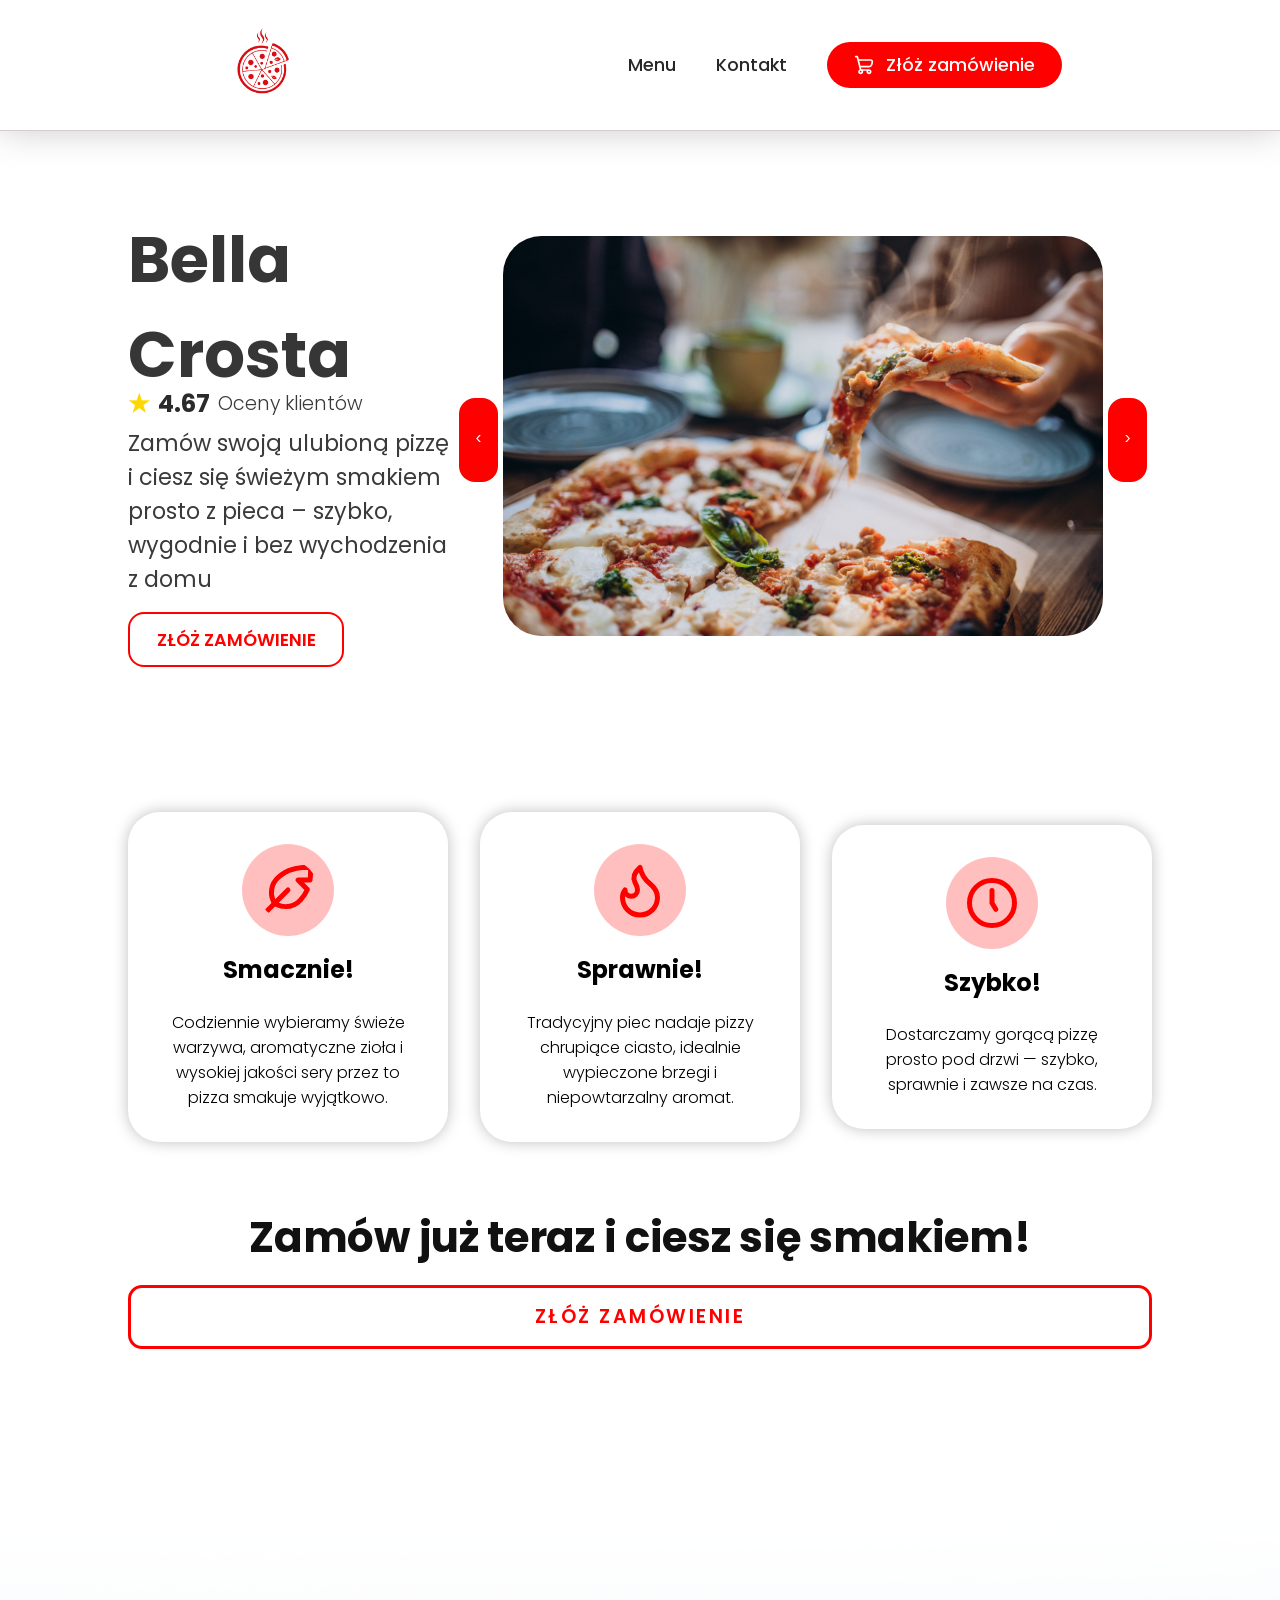
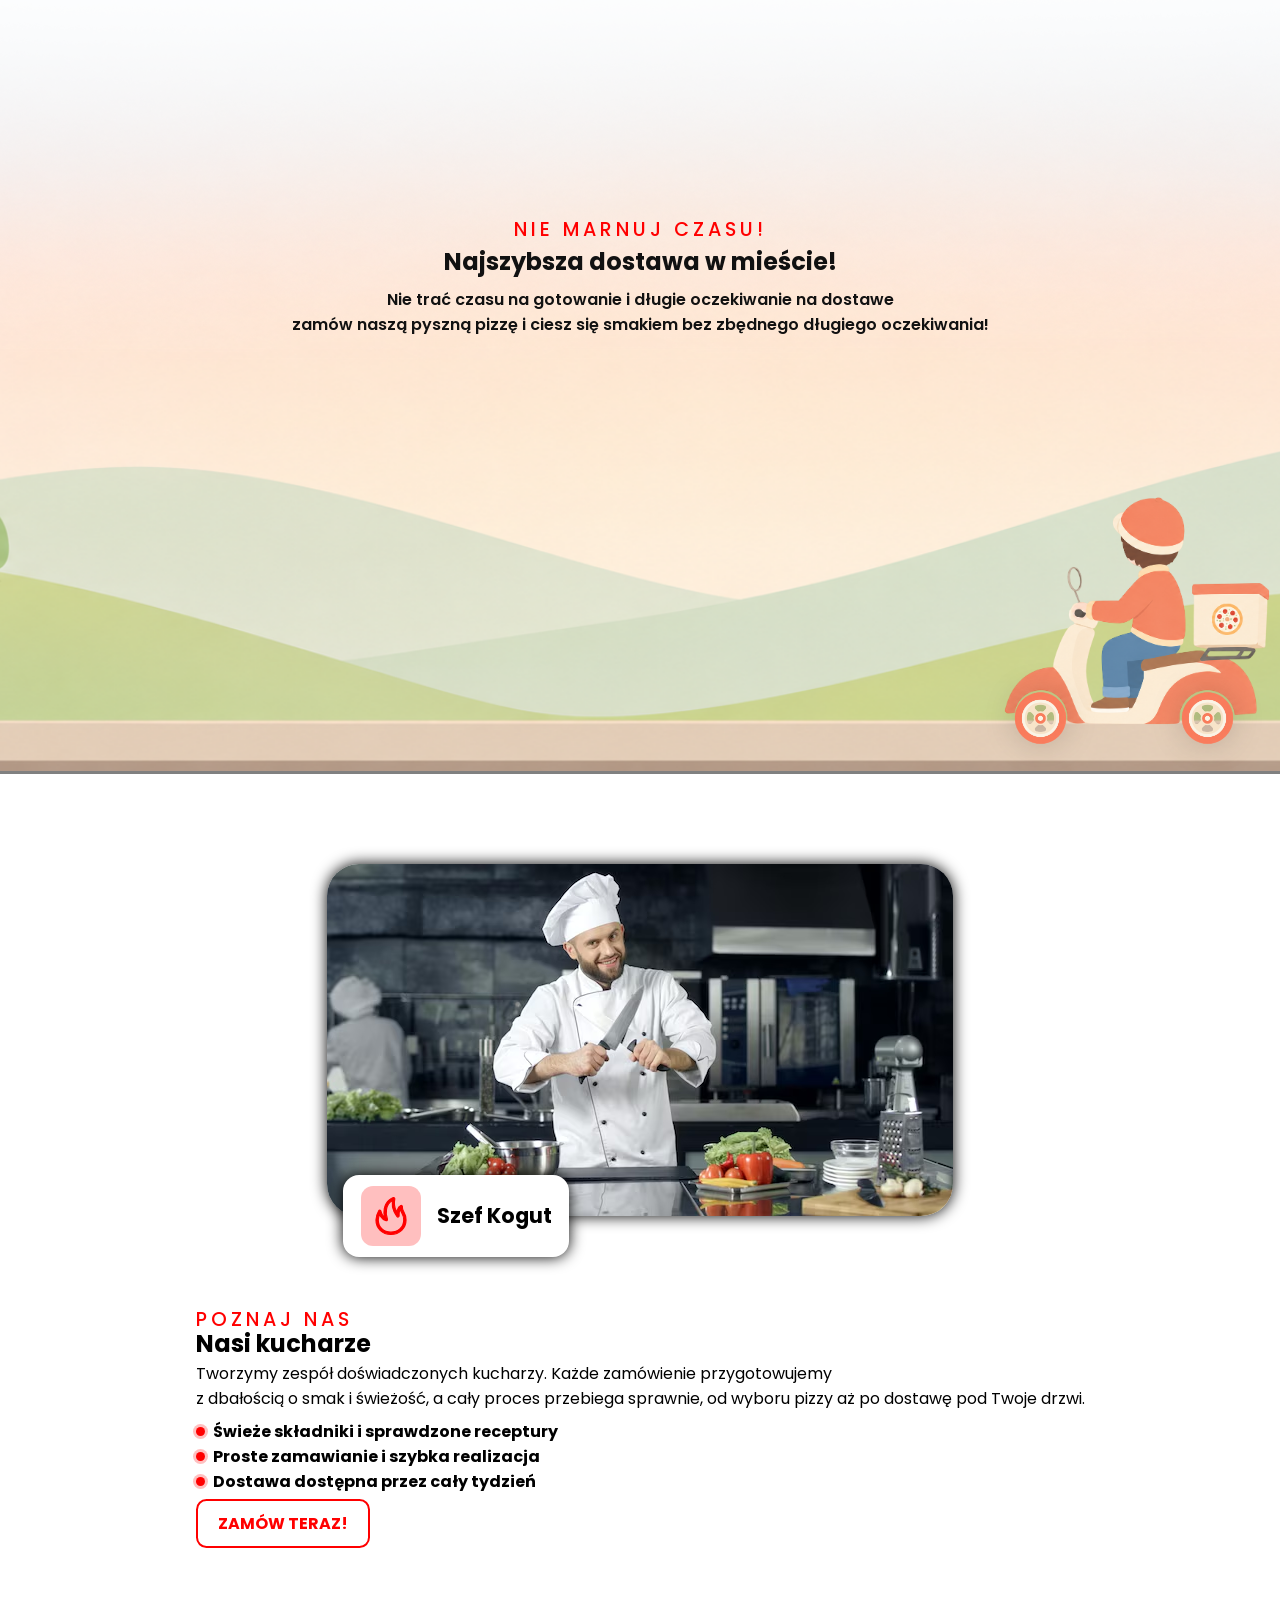
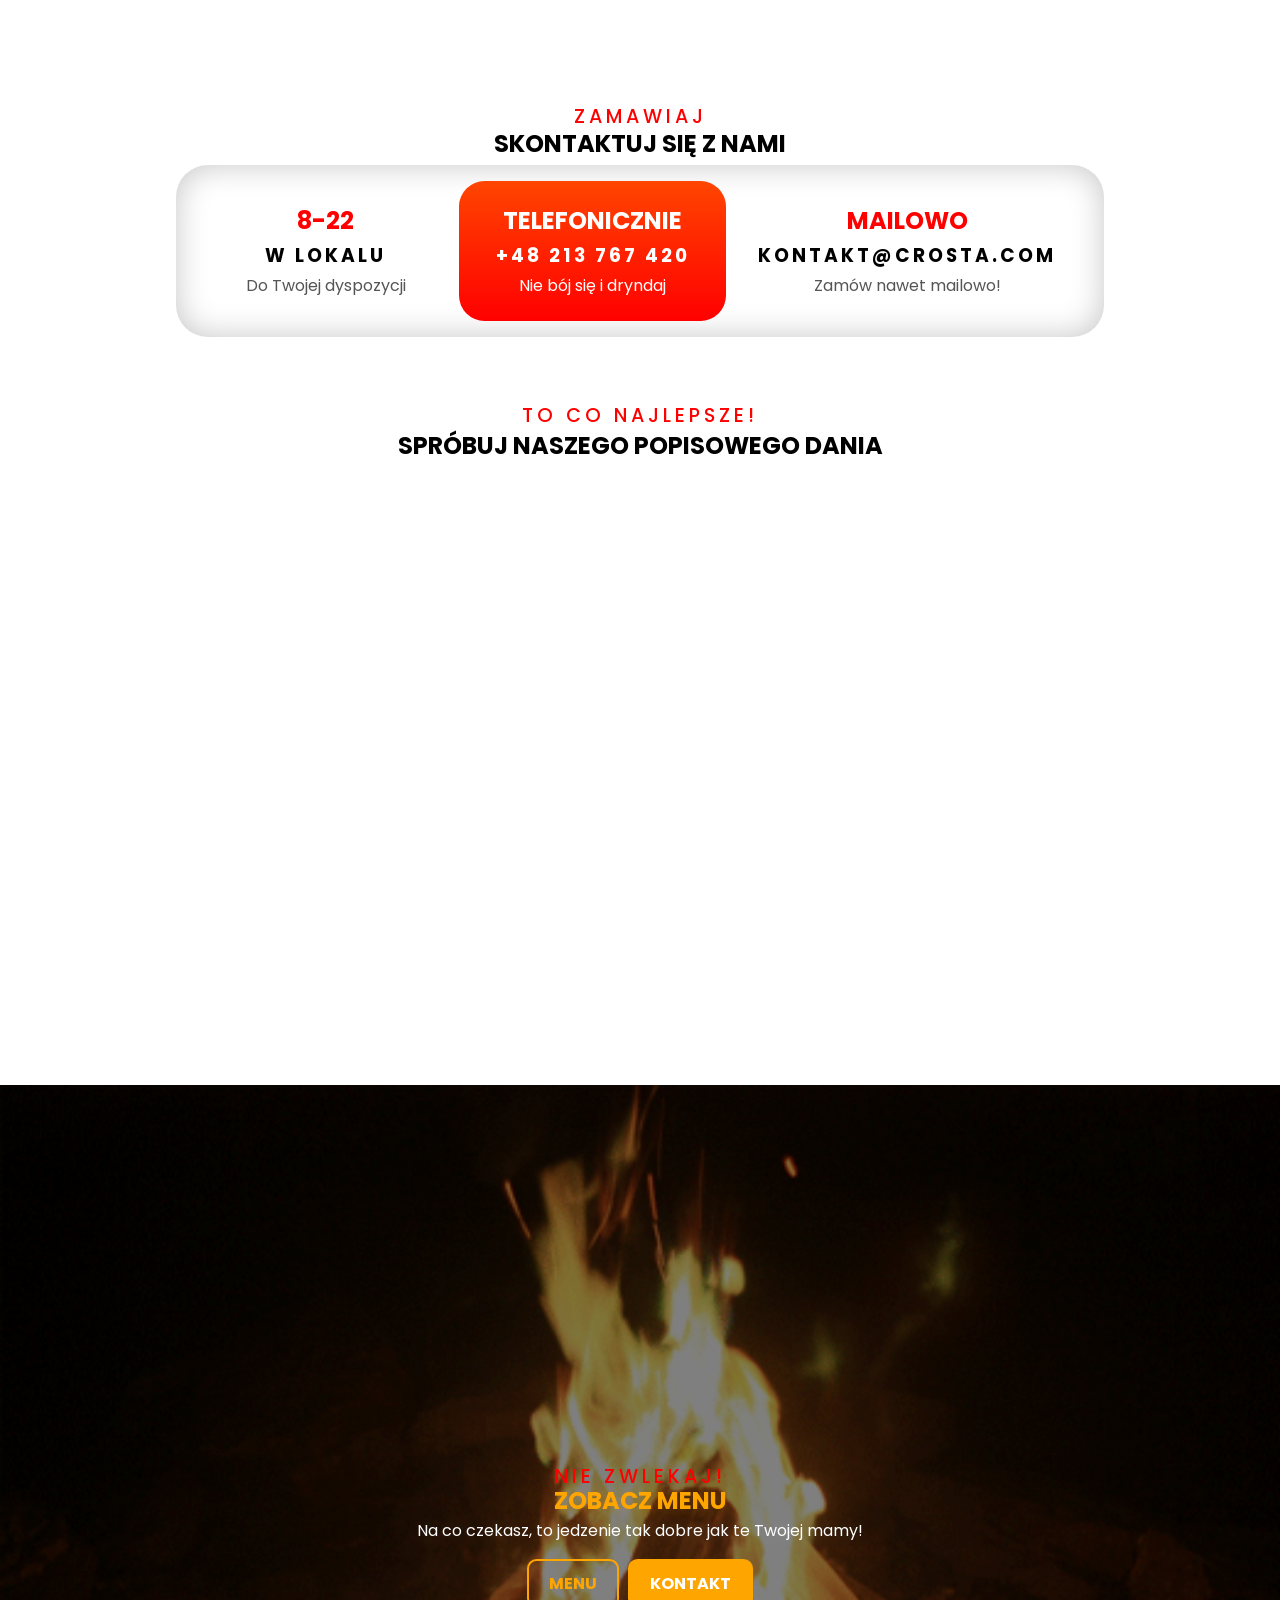
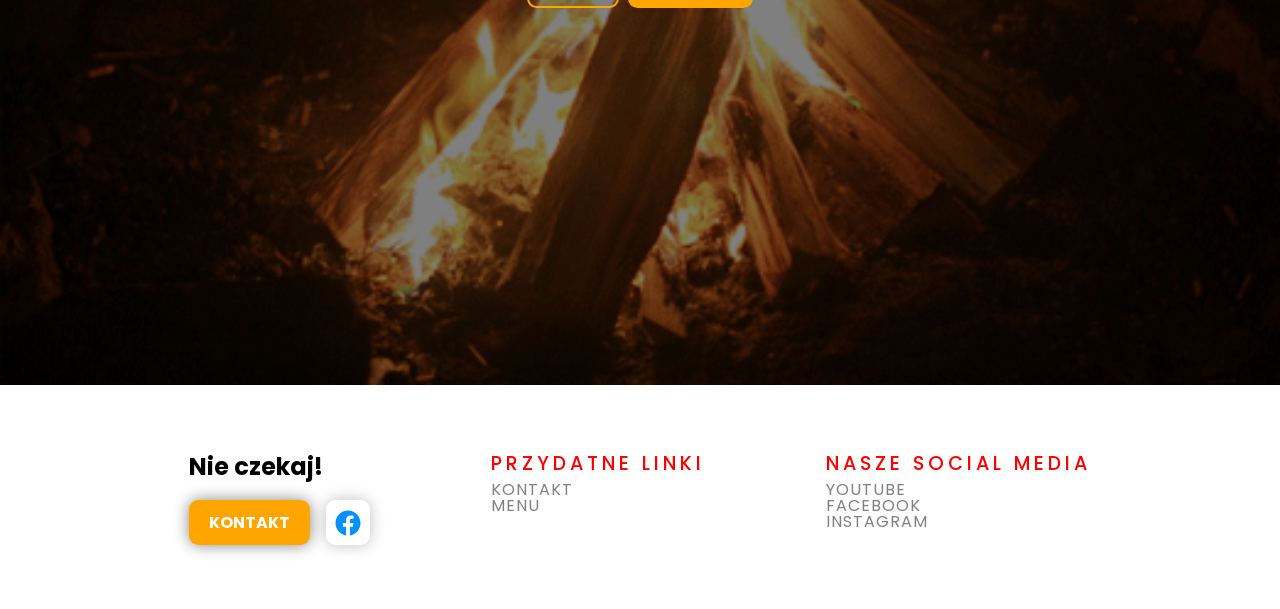
==== commit d1f4b73b: "Patching nav, better gallery" ====
--- a/index.html
+++ b/index.html
@@ -18,6 +18,9 @@
 
     <!-- LIBRARY -->
     <link rel="stylesheet" href="https://unpkg.com/aos@next/dist/aos.css" />
+
+    <!-- ICONS -->
+    <link rel="shortcut icon" href="assets/logo/main.png" type="image/x-icon">
 
     <!-- FONTS -->
     <link rel="preconnect" href="https://fonts.googleapis.com">
@@ -28,12 +31,12 @@
 </head>
 <body>
     <nav>
-        <img src="assets/logo/main.png" width="90px" alt="Logo pizzeri" />
+        <img src="assets/logo/main.png" width="90px" onclick="location.href='index.html'" alt="Logo pizzeri" />
 
         <ul>
-            <li><a href="/menu.html">Menu</a></li>
-            <li><a href="#contact">Kontakt</a></li>
-            <li class="nav-button"><img src="assets/icons/shoppingCart.svg" width="20px" /><a href="#contact">Złóż zamówienie</a></li>
+            <li><a href="menu.html">Menu</a></li>
+            <li><a href="index.html#contact">Kontakt</a></li>
+            <li class="nav-button"><img src="assets/icons/shoppingCart.svg" width="20px" /><a href="index.html#contact">Złóż zamówienie</a></li>
         </ul>
 
         <img src="assets/icons/menu.svg" id="phone-menu-button" alt="Menu" width="40px">
@@ -57,14 +60,14 @@
             
             <div id="order-image-container" data-aos="zoom-in-up">
 
-                <button onclick="changeImage(false)">&lt;</button>
+                <button class="order-image-button" onclick="changeImage(false)">&lt;</button>
+
                 <div id="order-image-gallery-container">
                     <div id="order-image-gallery-opacity"></div>
                     <img src="assets/gallery/1.jpg" id="orderImage" width="600px" alt="Zdjęcie pizzeri">
                 </div>
                 
-
-                <button onclick="changeImage(true)">&gt;</button>
+                <button class="order-image-button" onclick="changeImage(true)">&gt;</button>
 
             </div>
         </section>
--- a/styles/sites/index.css
+++ b/styles/sites/index.css
@@ -84,14 +84,19 @@
 }
 
 #order-image-container > button {
-    
-    background: rgba(196, 196, 196, 0.329);
+    background: rgb(255, 0, 0);
     inset: 0;
     border: 0;
+    border-radius: 1rem;
     padding: 2rem 1rem;
     margin: 5px;
     cursor: pointer;
-    cursor: pointer;
+    color: white;
+    transition: all 0.2s ease;
+}
+
+#order-image-container > button:hover {
+    transform: scale(1.1);
 }
 
 #order-image-container > img {
@@ -116,7 +121,6 @@
 #order-image-gallery-opacity {
     background: transparent;
     border-radius: 2rem;
-    box-shadow: inset 0 0 25px 30px white;
     width: 600px;
     height: 100%;
     position: absolute;
@@ -124,6 +128,7 @@
 
 #orderImage {
     border-radius: 2.4rem;
+    transition: all 0.2s ease;
     height: 100%;
 }
 
--- a/styles/layout/nav.css
+++ b/styles/layout/nav.css
@@ -22,6 +22,10 @@
     box-shadow: 0 0 35px rgba(0, 0, 0, 0.205);
 
     z-index: 100;
+}
+
+nav > img {
+    cursor: pointer;
 }
 
 nav a {
